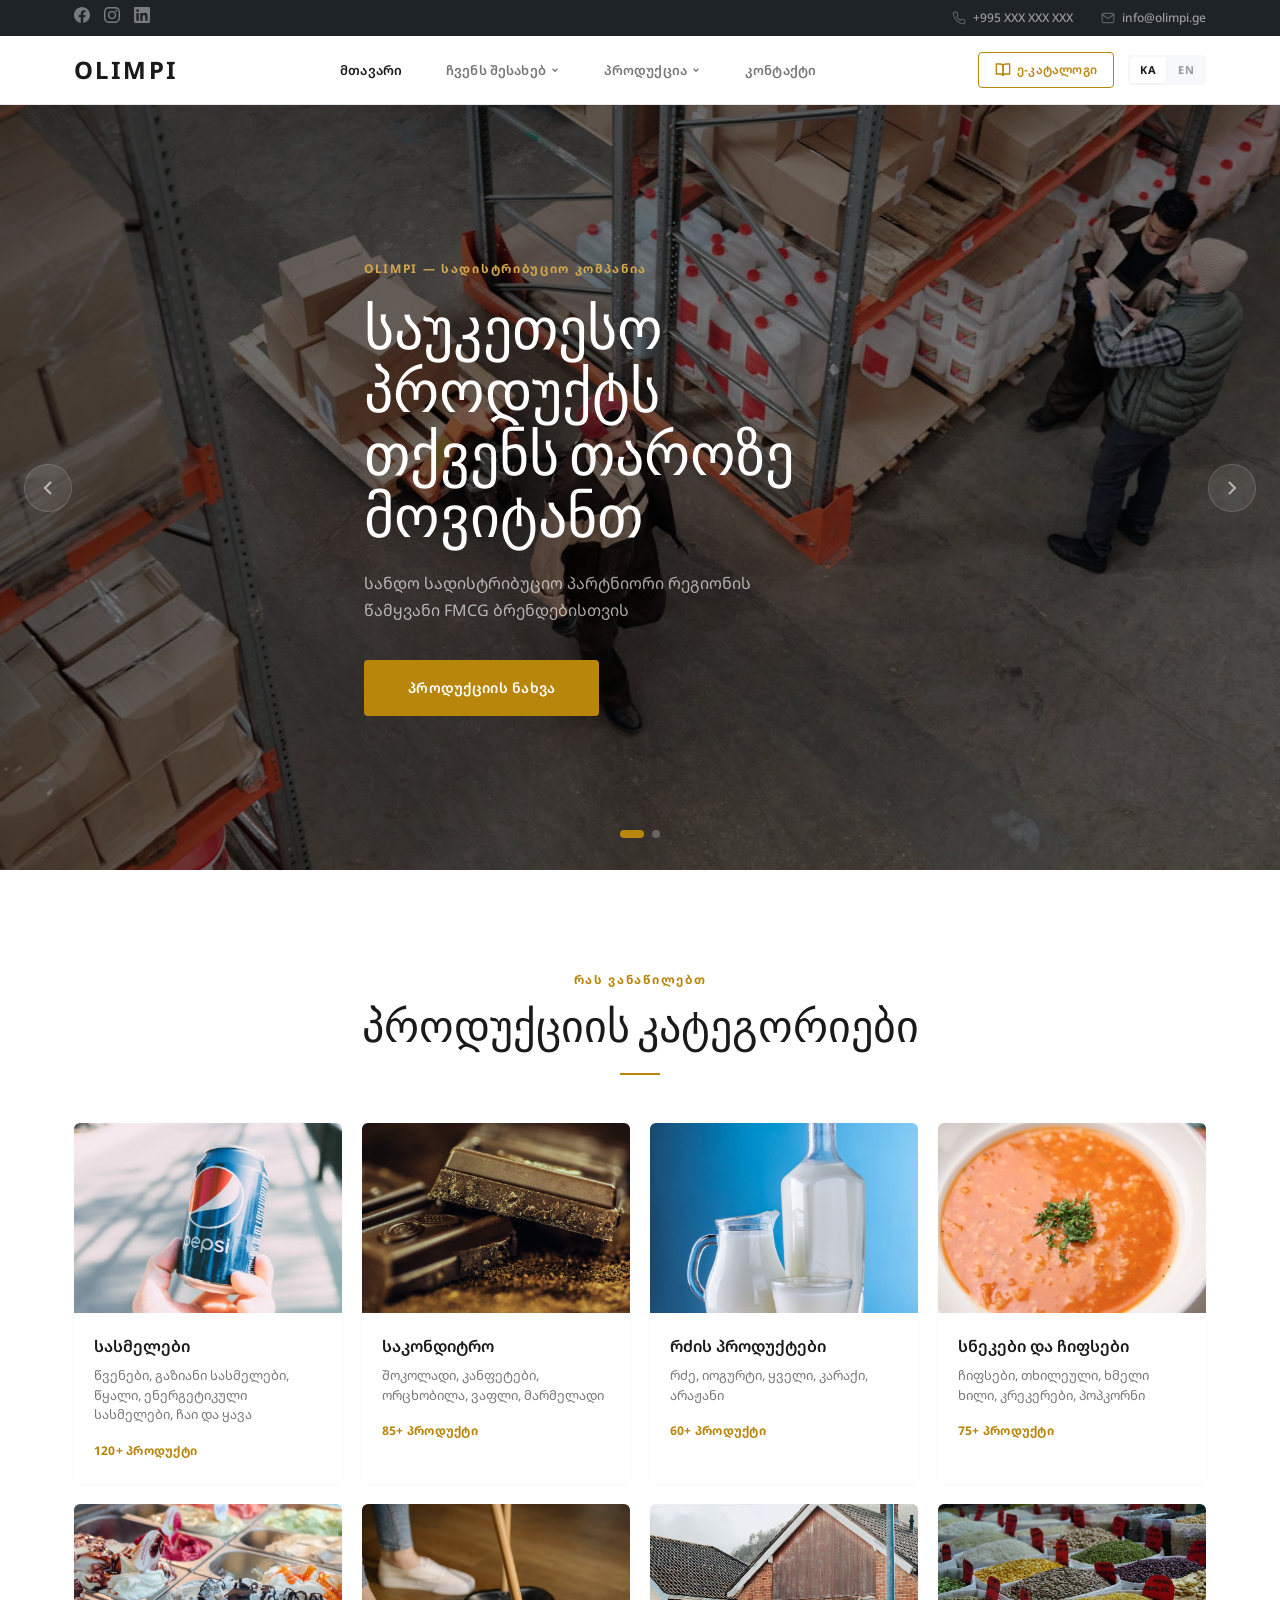
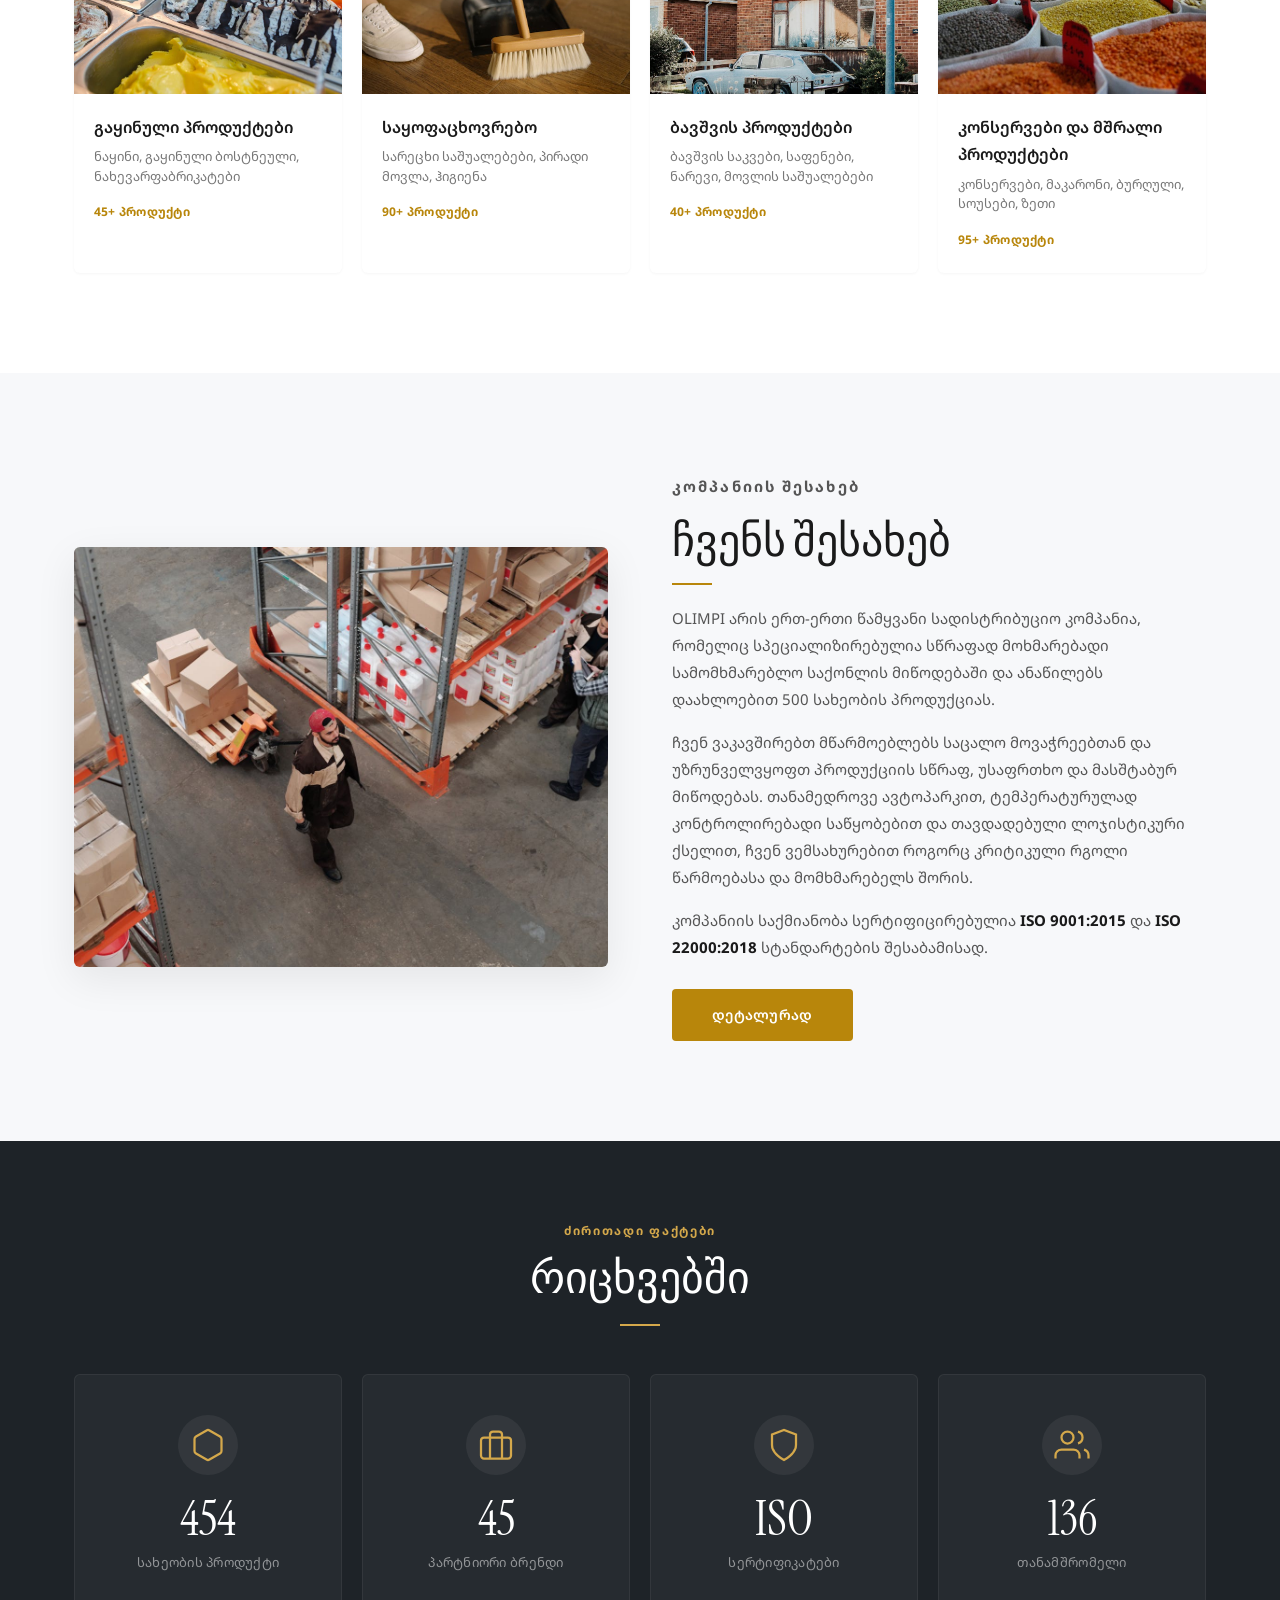
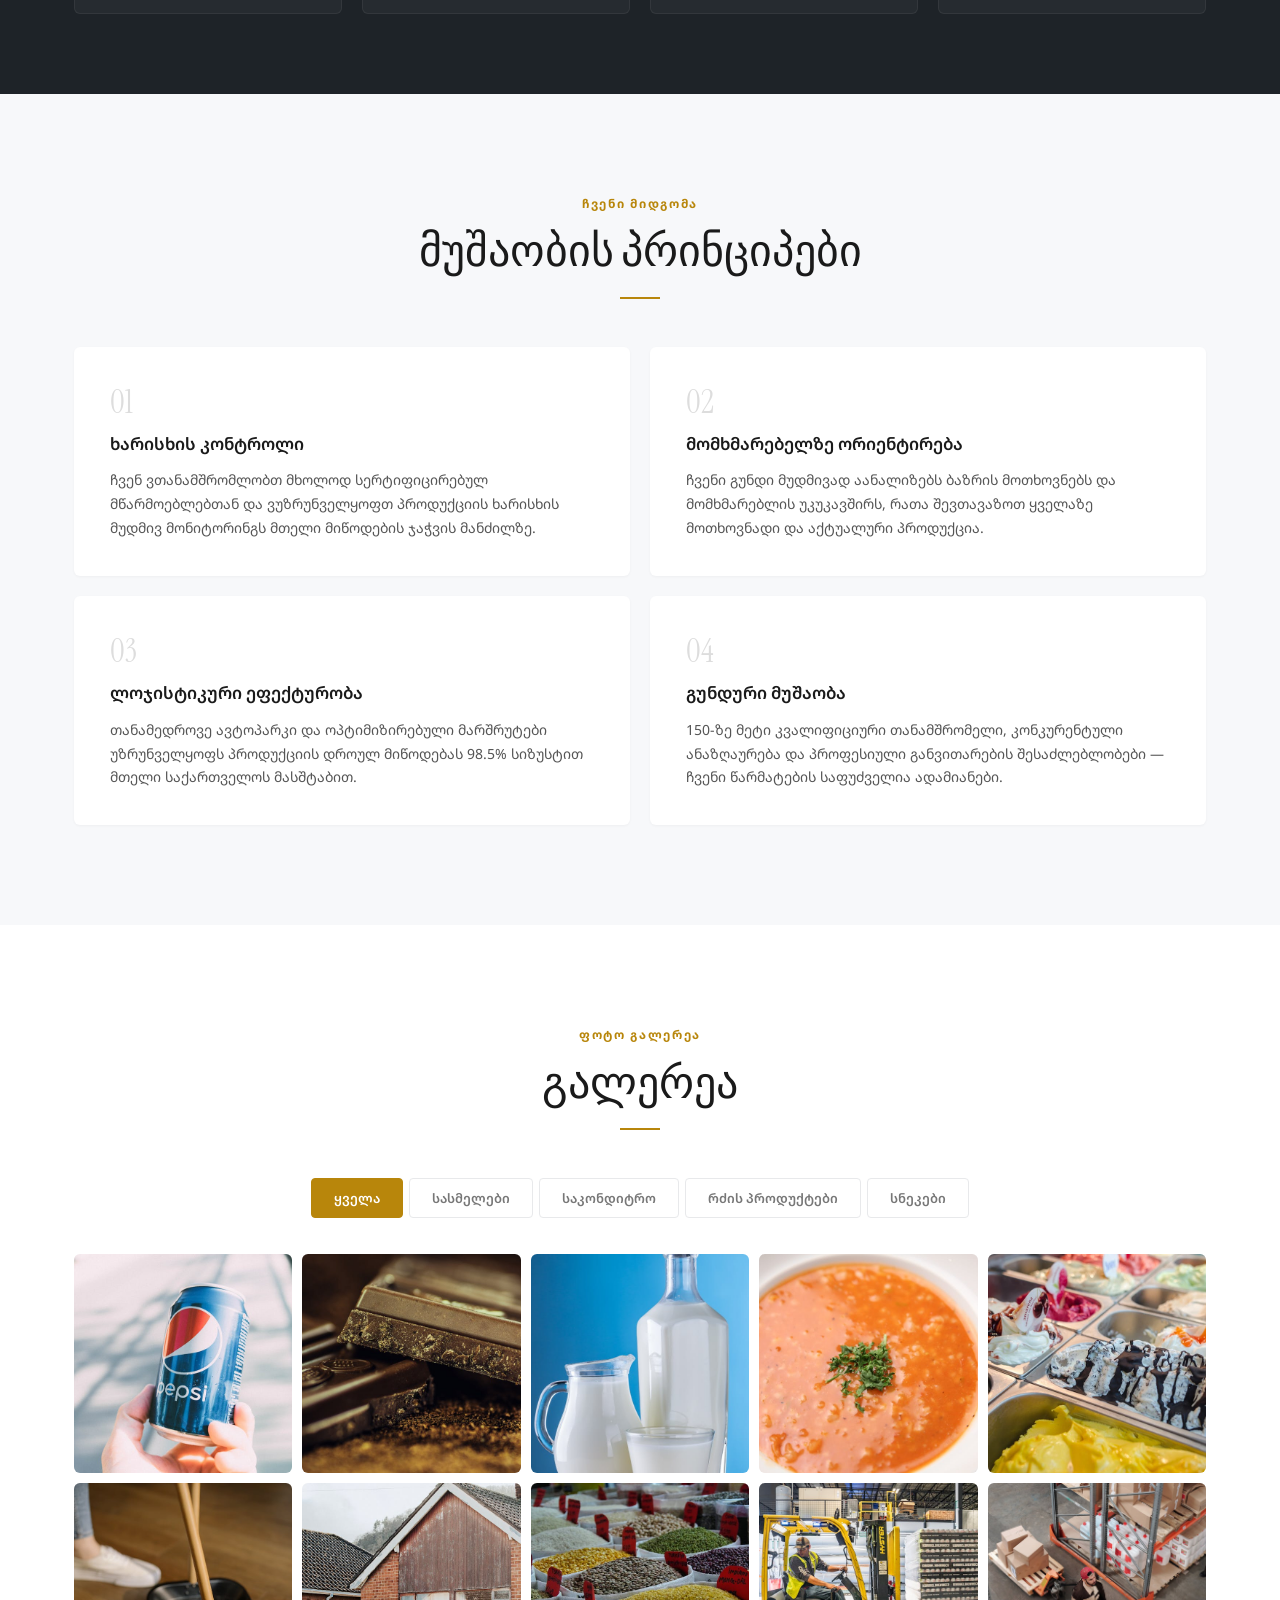
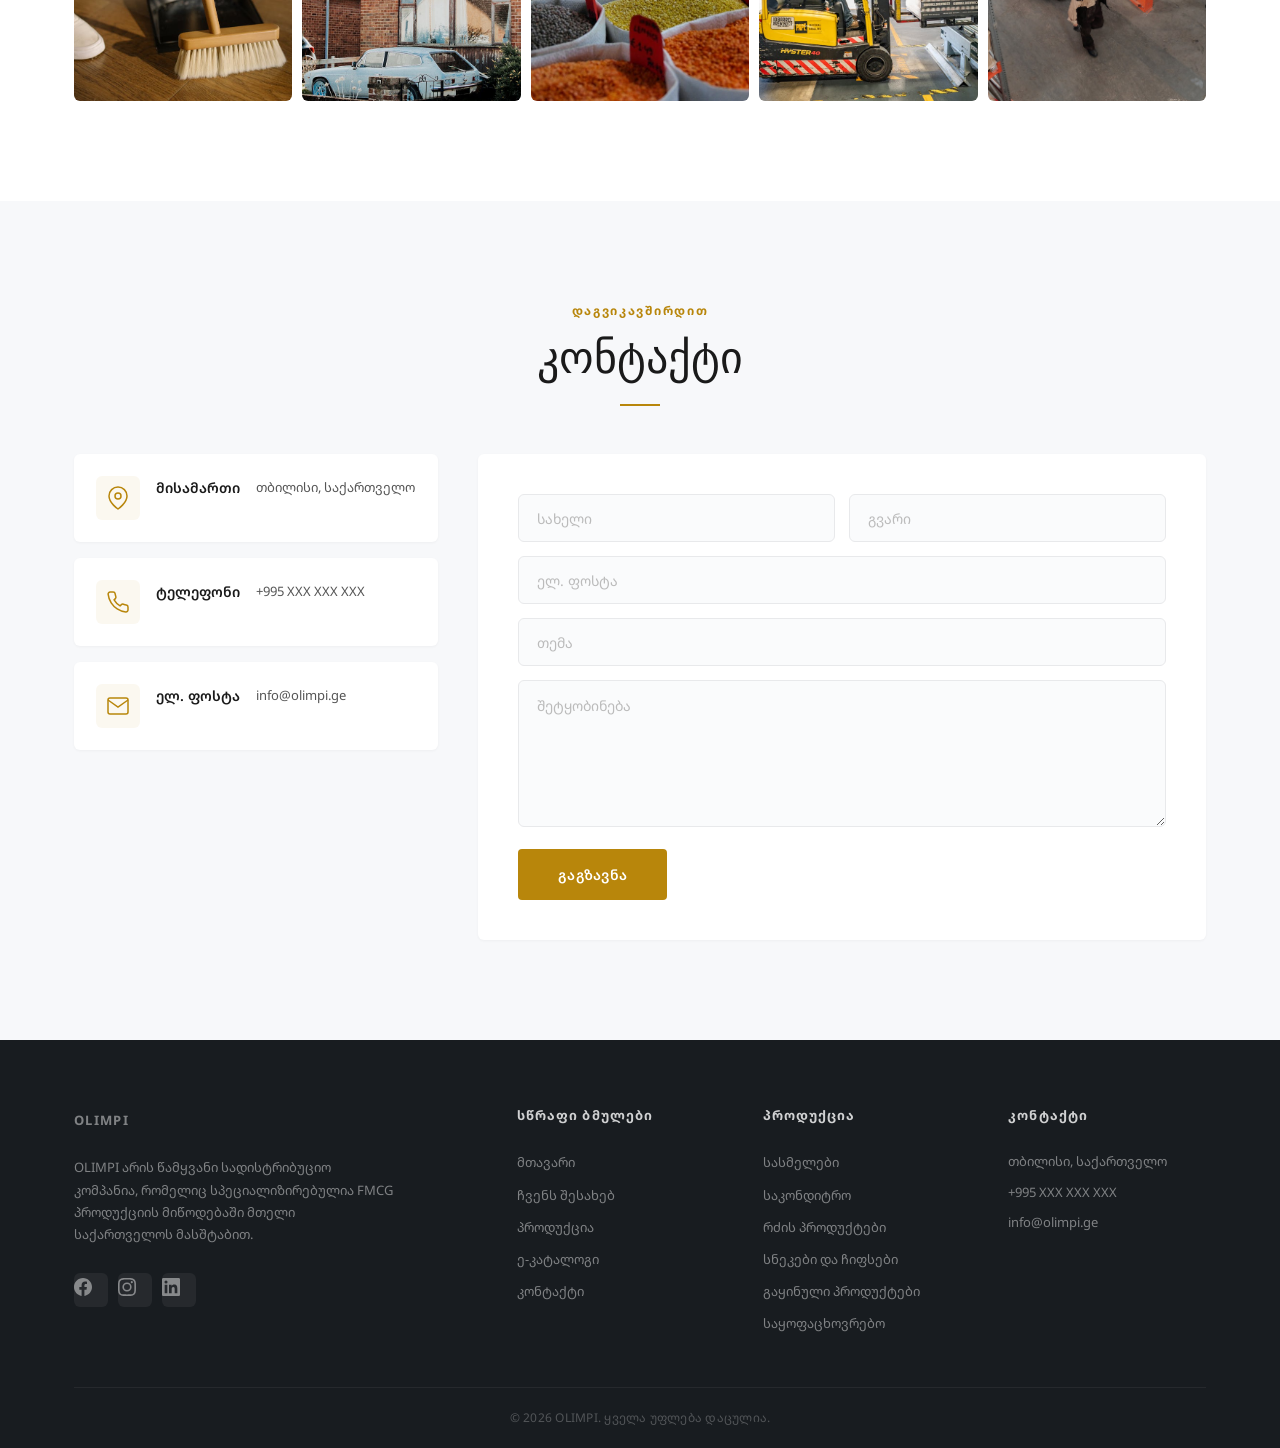
==== index.html @ 13164ca1 "Initial commit: Olimpi distribution company demo site Static HTML/CSS/JS site with landing page and " ====
<!DOCTYPE html>
<html lang="ka">
<head>
  <meta charset="UTF-8">
  <meta name="viewport" content="width=device-width, initial-scale=1.0">
  <title>OLIMPI — სადისტრიბუციო კომპანია</title>
  <link rel="preconnect" href="https://fonts.googleapis.com">
  <link rel="preconnect" href="https://fonts.gstatic.com" crossorigin>
  <link href="https://fonts.googleapis.com/css2?family=Instrument+Serif:ital@0;1&family=Space+Grotesk:wght@300;400;500;600;700&family=Noto+Sans+Georgian:wght@300;400;500;600;700&display=swap" rel="stylesheet">
  <link rel="stylesheet" href="css/style.css">
</head>
<body>

  <!-- HEADER -->
  <header class="header" id="header">
    <div class="header__top">
      <div class="container header__top-inner">
        <div class="header__social">
          <a href="#" aria-label="Facebook">
            <svg width="16" height="16" viewBox="0 0 24 24" fill="currentColor"><path d="M24 12.073c0-6.627-5.373-12-12-12s-12 5.373-12 12c0 5.99 4.388 10.954 10.125 11.854v-8.385H7.078v-3.47h3.047V9.43c0-3.007 1.792-4.669 4.533-4.669 1.312 0 2.686.235 2.686.235v2.953H15.83c-1.491 0-1.956.925-1.956 1.874v2.25h3.328l-.532 3.47h-2.796v8.385C19.612 23.027 24 18.062 24 12.073z"/></svg>
          </a>
          <a href="#" aria-label="Instagram">
            <svg width="16" height="16" viewBox="0 0 24 24" fill="currentColor"><path d="M12 2.163c3.204 0 3.584.012 4.85.07 3.252.148 4.771 1.691 4.919 4.919.058 1.265.069 1.645.069 4.849 0 3.205-.012 3.584-.069 4.849-.149 3.225-1.664 4.771-4.919 4.919-1.266.058-1.644.07-4.85.07-3.204 0-3.584-.012-4.849-.07-3.26-.149-4.771-1.699-4.919-4.92-.058-1.265-.07-1.644-.07-4.849 0-3.204.013-3.583.07-4.849.149-3.227 1.664-4.771 4.919-4.919 1.266-.057 1.645-.069 4.849-.069zM12 0C8.741 0 8.333.014 7.053.072 2.695.272.273 2.69.073 7.052.014 8.333 0 8.741 0 12c0 3.259.014 3.668.072 4.948.2 4.358 2.618 6.78 6.98 6.98C8.333 23.986 8.741 24 12 24c3.259 0 3.668-.014 4.948-.072 4.354-.2 6.782-2.618 6.979-6.98.059-1.28.073-1.689.073-4.948 0-3.259-.014-3.667-.072-4.947-.196-4.354-2.617-6.78-6.979-6.98C15.668.014 15.259 0 12 0zm0 5.838a6.162 6.162 0 100 12.324 6.162 6.162 0 000-12.324zM12 16a4 4 0 110-8 4 4 0 010 8zm6.406-11.845a1.44 1.44 0 100 2.881 1.44 1.44 0 000-2.881z"/></svg>
          </a>
          <a href="#" aria-label="LinkedIn">
            <svg width="16" height="16" viewBox="0 0 24 24" fill="currentColor"><path d="M20.447 20.452h-3.554v-5.569c0-1.328-.027-3.037-1.852-3.037-1.853 0-2.136 1.445-2.136 2.939v5.667H9.351V9h3.414v1.561h.046c.477-.9 1.637-1.85 3.37-1.85 3.601 0 4.267 2.37 4.267 5.455v6.286zM5.337 7.433a2.062 2.062 0 01-2.063-2.065 2.064 2.064 0 112.063 2.065zm1.782 13.019H3.555V9h3.564v11.452zM22.225 0H1.771C.792 0 0 .774 0 1.729v20.542C0 23.227.792 24 1.771 24h20.451C23.2 24 24 23.227 24 22.271V1.729C24 .774 23.2 0 22.222 0h.003z"/></svg>
          </a>
        </div>
        <div class="header__contact-bar">
          <span>
            <svg width="14" height="14" viewBox="0 0 24 24" fill="none" stroke="currentColor" stroke-width="2"><path d="M22 16.92v3a2 2 0 0 1-2.18 2 19.79 19.79 0 0 1-8.63-3.07 19.5 19.5 0 0 1-6-6 19.79 19.79 0 0 1-3.07-8.67A2 2 0 0 1 4.11 2h3a2 2 0 0 1 2 1.72c.127.96.361 1.903.7 2.81a2 2 0 0 1-.45 2.11L8.09 9.91a16 16 0 0 0 6 6l1.27-1.27a2 2 0 0 1 2.11-.45c.907.339 1.85.573 2.81.7A2 2 0 0 1 22 16.92z"/></svg>
            +995 XXX XXX XXX
          </span>
          <span>
            <svg width="14" height="14" viewBox="0 0 24 24" fill="none" stroke="currentColor" stroke-width="2"><path d="M4 4h16c1.1 0 2 .9 2 2v12c0 1.1-.9 2-2 2H4c-1.1 0-2-.9-2-2V6c0-1.1.9-2 2-2z"/><polyline points="22,6 12,13 2,6"/></svg>
            info@olimpi.ge
          </span>
        </div>
      </div>
    </div>
    <div class="header__main" id="headerMain">
      <div class="container header__main-inner">
        <a href="index.html" class="logo">OLIMPI</a>
        <nav class="nav" id="nav">
          <a href="#home" class="nav__link nav__link--active">მთავარი</a>
          <div class="nav__dropdown">
            <a href="#about" class="nav__link">ჩვენს შესახებ <svg width="10" height="10" viewBox="0 0 24 24" fill="none" stroke="currentColor" stroke-width="3"><polyline points="6 9 12 15 18 9"/></svg></a>
            <div class="nav__dropdown-menu">
              <a href="#about">კომპანიის შესახებ</a>
              <a href="#facts">ძირითადი ფაქტები</a>
              <a href="#principles">მუშაობის პრინციპები</a>
              <a href="#gallery">გალერეა</a>
            </div>
          </div>
          <div class="nav__dropdown">
            <a href="#products" class="nav__link">პროდუქცია <svg width="10" height="10" viewBox="0 0 24 24" fill="none" stroke="currentColor" stroke-width="3"><polyline points="6 9 12 15 18 9"/></svg></a>
            <div class="nav__dropdown-menu">
              <a href="#">სასმელები</a>
              <a href="#">საკონდიტრო</a>
              <a href="#">რძის პროდუქტები</a>
              <a href="#">სნეკები და ჩიფსები</a>
              <a href="#">გაყინული პროდუქტები</a>
              <a href="#">საყოფაცხოვრებო</a>
              <a href="#">ბავშვის პროდუქტები</a>
              <a href="#">კონსერვები</a>
            </div>
          </div>
          <a href="#contact" class="nav__link">კონტაქტი</a>
        </nav>
        <div class="header__right">
          <a href="catalog.html" class="catalog-btn">
            <svg width="16" height="16" viewBox="0 0 24 24" fill="none" stroke="currentColor" stroke-width="2"><path d="M2 3h6a4 4 0 0 1 4 4v14a3 3 0 0 0-3-3H2z"/><path d="M22 3h-6a4 4 0 0 0-4 4v14a3 3 0 0 1 3-3h7z"/></svg>
            <span>ე-კატალოგი</span>
          </a>
          <div class="lang-switch">
            <button class="lang-switch__btn active">KA</button>
            <button class="lang-switch__btn">EN</button>
          </div>
          <button class="menu-toggle" id="menuToggle" aria-label="მენიუ">
            <span></span>
            <span></span>
            <span></span>
          </button>
        </div>
      </div>
    </div>
  </header>

  <!-- HERO -->
  <section class="hero" id="home">
    <div class="hero__slider" id="heroSlider">
      <div class="hero__slide hero__slide--active" style="background-image: url('img/hero.jpg');">
        <div class="hero__overlay"></div>
        <div class="container hero__slide-content">
          <p class="hero__tag">OLIMPI — სადისტრიბუციო კომპანია</p>
          <h1 class="hero__title">საუკეთესო პროდუქტს<br>თქვენს თაროზე მოვიტანთ</h1>
          <p class="hero__sub">სანდო სადისტრიბუციო პარტნიორი რეგიონის წამყვანი FMCG ბრენდებისთვის</p>
          <a href="#products" class="btn btn--primary">პროდუქციის ნახვა</a>
        </div>
      </div>
      <div class="hero__slide" style="background-image: url('img/about.jpg');">
        <div class="hero__overlay"></div>
        <div class="container hero__slide-content">
          <p class="hero__tag">500+ პროდუქტი — 50+ ბრენდი</p>
          <h1 class="hero__title">ნდობაზე აგებული,<br>ეფექტურობით მართული</h1>
          <p class="hero__sub">საწყობიდან მაღაზიამდე — სწრაფად, საიმედოდ, ყველგან</p>
          <a href="#about" class="btn btn--primary">ჩვენს შესახებ</a>
        </div>
      </div>
    </div>
    <button class="hero__arrow hero__arrow--left" id="heroPrev">
      <svg width="24" height="24" viewBox="0 0 24 24" fill="none" stroke="currentColor" stroke-width="2"><polyline points="15 18 9 12 15 6"/></svg>
    </button>
    <button class="hero__arrow hero__arrow--right" id="heroNext">
      <svg width="24" height="24" viewBox="0 0 24 24" fill="none" stroke="currentColor" stroke-width="2"><polyline points="9 18 15 12 9 6"/></svg>
    </button>
    <div class="hero__dots" id="heroDots"></div>
  </section>

  <!-- PRODUCT CATEGORIES -->
  <section class="products" id="products">
    <div class="container">
      <div class="section-header section-header--center">
        <p class="section-tag">რას ვანაწილებთ</p>
        <h2 class="section-title">პროდუქციის კატეგორიები</h2>
      </div>
      <div class="products__grid">

        <a href="#" class="product-card">
          <div class="product-card__img">
            <img src="img/beverages.jpg" alt="სასმელები">
            <div class="product-card__overlay">
              <span class="product-card__more">დეტალურად</span>
            </div>
          </div>
          <div class="product-card__body">
            <h3>სასმელები</h3>
            <p>წვენები, გაზიანი სასმელები, წყალი, ენერგეტიკული სასმელები, ჩაი და ყავა</p>
            <span class="product-card__count">120+ პროდუქტი</span>
          </div>
        </a>

        <a href="#" class="product-card">
          <div class="product-card__img">
            <img src="img/confectionery.jpg" alt="საკონდიტრო">
            <div class="product-card__overlay">
              <span class="product-card__more">დეტალურად</span>
            </div>
          </div>
          <div class="product-card__body">
            <h3>საკონდიტრო</h3>
            <p>შოკოლადი, კანფეტები, ორცხობილა, ვაფლი, მარმელადი</p>
            <span class="product-card__count">85+ პროდუქტი</span>
          </div>
        </a>

        <a href="#" class="product-card">
          <div class="product-card__img">
            <img src="img/dairy.jpg" alt="რძის პროდუქტები">
            <div class="product-card__overlay">
              <span class="product-card__more">დეტალურად</span>
            </div>
          </div>
          <div class="product-card__body">
            <h3>რძის პროდუქტები</h3>
            <p>რძე, იოგურტი, ყველი, კარაქი, არაჟანი</p>
            <span class="product-card__count">60+ პროდუქტი</span>
          </div>
        </a>

        <a href="#" class="product-card">
          <div class="product-card__img">
            <img src="img/snacks.jpg" alt="სნეკები">
            <div class="product-card__overlay">
              <span class="product-card__more">დეტალურად</span>
            </div>
          </div>
          <div class="product-card__body">
            <h3>სნეკები და ჩიფსები</h3>
            <p>ჩიფსები, თხილეული, ხმელი ხილი, კრეკერები, პოპკორნი</p>
            <span class="product-card__count">75+ პროდუქტი</span>
          </div>
        </a>

        <a href="#" class="product-card">
          <div class="product-card__img">
            <img src="img/frozen.jpg" alt="გაყინული პროდუქტები">
            <div class="product-card__overlay">
              <span class="product-card__more">დეტალურად</span>
            </div>
          </div>
          <div class="product-card__body">
            <h3>გაყინული პროდუქტები</h3>
            <p>ნაყინი, გაყინული ბოსტნეული, ნახევარფაბრიკატები</p>
            <span class="product-card__count">45+ პროდუქტი</span>
          </div>
        </a>

        <a href="#" class="product-card">
          <div class="product-card__img">
            <img src="img/household.jpg" alt="საყოფაცხოვრებო">
            <div class="product-card__overlay">
              <span class="product-card__more">დეტალურად</span>
            </div>
          </div>
          <div class="product-card__body">
            <h3>საყოფაცხოვრებო</h3>
            <p>სარეცხი საშუალებები, პირადი მოვლა, ჰიგიენა</p>
            <span class="product-card__count">90+ პროდუქტი</span>
          </div>
        </a>

        <a href="#" class="product-card">
          <div class="product-card__img">
            <img src="img/baby.jpg" alt="ბავშვის პროდუქტები">
            <div class="product-card__overlay">
              <span class="product-card__more">დეტალურად</span>
            </div>
          </div>
          <div class="product-card__body">
            <h3>ბავშვის პროდუქტები</h3>
            <p>ბავშვის საკვები, საფენები, ნარევი, მოვლის საშუალებები</p>
            <span class="product-card__count">40+ პროდუქტი</span>
          </div>
        </a>

        <a href="#" class="product-card">
          <div class="product-card__img">
            <img src="img/canned.jpg" alt="კონსერვები">
            <div class="product-card__overlay">
              <span class="product-card__more">დეტალურად</span>
            </div>
          </div>
          <div class="product-card__body">
            <h3>კონსერვები და მშრალი პროდუქტები</h3>
            <p>კონსერვები, მაკარონი, ბურღული, სოუსები, ზეთი</p>
            <span class="product-card__count">95+ პროდუქტი</span>
          </div>
        </a>

      </div>
    </div>
  </section>

  <!-- ABOUT -->
  <section class="about" id="about">
    <div class="container">
      <div class="about__layout">
        <div class="about__image">
          <img src="img/hero.jpg" alt="OLIMPI საწყობი">
        </div>
        <div class="about__content">
          <p class="section-tag">კომპანიის შესახებ</p>
          <h2 class="section-title">ჩვენს შესახებ</h2>
          <p>OLIMPI არის ერთ-ერთი წამყვანი სადისტრიბუციო კომპანია, რომელიც სპეციალიზირებულია სწრაფად მოხმარებადი სამომხმარებლო საქონლის მიწოდებაში და ანაწილებს დაახლოებით 500 სახეობის პროდუქციას.</p>
          <p>ჩვენ ვაკავშირებთ მწარმოებლებს საცალო მოვაჭრეებთან და უზრუნველვყოფთ პროდუქციის სწრაფ, უსაფრთხო და მასშტაბურ მიწოდებას. თანამედროვე ავტოპარკით, ტემპერატურულად კონტროლირებადი საწყობებით და თავდადებული ლოჯისტიკური ქსელით, ჩვენ ვემსახურებით როგორც კრიტიკული რგოლი წარმოებასა და მომხმარებელს შორის.</p>
          <p>კომპანიის საქმიანობა სერტიფიცირებულია <strong>ISO 9001:2015</strong> და <strong>ISO 22000:2018</strong> სტანდარტების შესაბამისად.</p>
          <a href="#facts" class="btn btn--primary">დეტალურად</a>
        </div>
      </div>
    </div>
  </section>

  <!-- KEY FACTS -->
  <section class="facts" id="facts">
    <div class="container">
      <div class="section-header section-header--center">
        <p class="section-tag">ძირითადი ფაქტები</p>
        <h2 class="section-title">რიცხვებში</h2>
      </div>
      <div class="facts__grid">
        <div class="fact-card">
          <div class="fact-card__icon">
            <svg width="36" height="36" viewBox="0 0 24 24" fill="none" stroke="currentColor" stroke-width="1.5"><path d="M21 16V8a2 2 0 0 0-1-1.73l-7-4a2 2 0 0 0-2 0l-7 4A2 2 0 0 0 3 8v8a2 2 0 0 0 1 1.73l7 4a2 2 0 0 0 2 0l7-4A2 2 0 0 0 21 16z"/></svg>
          </div>
          <span class="fact-card__num" data-target="500">0</span>
          <p class="fact-card__label">სახეობის პროდუქტი</p>
        </div>
        <div class="fact-card">
          <div class="fact-card__icon">
            <svg width="36" height="36" viewBox="0 0 24 24" fill="none" stroke="currentColor" stroke-width="1.5"><rect x="2" y="7" width="20" height="14" rx="2" ry="2"/><path d="M16 21V5a2 2 0 0 0-2-2h-4a2 2 0 0 0-2 2v16"/></svg>
          </div>
          <span class="fact-card__num" data-target="50">0</span>
          <p class="fact-card__label">პარტნიორი ბრენდი</p>
        </div>
        <div class="fact-card">
          <div class="fact-card__icon">
            <svg width="36" height="36" viewBox="0 0 24 24" fill="none" stroke="currentColor" stroke-width="1.5"><path d="M12 22s8-4 8-10V5l-8-3-8 3v7c0 6 8 10 8 10z"/></svg>
          </div>
          <span class="fact-card__num">ISO</span>
          <p class="fact-card__label">სერტიფიკატები</p>
        </div>
        <div class="fact-card">
          <div class="fact-card__icon">
            <svg width="36" height="36" viewBox="0 0 24 24" fill="none" stroke="currentColor" stroke-width="1.5"><path d="M17 21v-2a4 4 0 0 0-4-4H5a4 4 0 0 0-4 4v2"/><circle cx="9" cy="7" r="4"/><path d="M23 21v-2a4 4 0 0 0-3-3.87"/><path d="M16 3.13a4 4 0 0 1 0 7.75"/></svg>
          </div>
          <span class="fact-card__num" data-target="150">0</span>
          <p class="fact-card__label">თანამშრომელი</p>
        </div>
      </div>
    </div>
  </section>

  <!-- PRINCIPLES -->
  <section class="principles" id="principles">
    <div class="container">
      <div class="section-header section-header--center">
        <p class="section-tag">ჩვენი მიდგომა</p>
        <h2 class="section-title">მუშაობის პრინციპები</h2>
      </div>
      <div class="principles__grid">
        <div class="principle-card">
          <span class="principle-card__num">01</span>
          <h3>ხარისხის კონტროლი</h3>
          <p>ჩვენ ვთანამშრომლობთ მხოლოდ სერტიფიცირებულ მწარმოებლებთან და ვუზრუნველყოფთ პროდუქციის ხარისხის მუდმივ მონიტორინგს მთელი მიწოდების ჯაჭვის მანძილზე.</p>
        </div>
        <div class="principle-card">
          <span class="principle-card__num">02</span>
          <h3>მომხმარებელზე ორიენტირება</h3>
          <p>ჩვენი გუნდი მუდმივად აანალიზებს ბაზრის მოთხოვნებს და მომხმარებლის უკუკავშირს, რათა შევთავაზოთ ყველაზე მოთხოვნადი და აქტუალური პროდუქცია.</p>
        </div>
        <div class="principle-card">
          <span class="principle-card__num">03</span>
          <h3>ლოჯისტიკური ეფექტურობა</h3>
          <p>თანამედროვე ავტოპარკი და ოპტიმიზირებული მარშრუტები უზრუნველყოფს პროდუქციის დროულ მიწოდებას 98.5% სიზუსტით მთელი საქართველოს მასშტაბით.</p>
        </div>
        <div class="principle-card">
          <span class="principle-card__num">04</span>
          <h3>გუნდური მუშაობა</h3>
          <p>150-ზე მეტი კვალიფიციური თანამშრომელი, კონკურენტული ანაზღაურება და პროფესიული განვითარების შესაძლებლობები — ჩვენი წარმატების საფუძველია ადამიანები.</p>
        </div>
      </div>
    </div>
  </section>

  <!-- GALLERY -->
  <section class="gallery" id="gallery">
    <div class="container">
      <div class="section-header section-header--center">
        <p class="section-tag">ფოტო გალერეა</p>
        <h2 class="section-title">გალერეა</h2>
      </div>
      <div class="gallery__filters">
        <button class="gallery__filter active" data-filter="all">ყველა</button>
        <button class="gallery__filter" data-filter="beverages">სასმელები</button>
        <button class="gallery__filter" data-filter="confectionery">საკონდიტრო</button>
        <button class="gallery__filter" data-filter="dairy">რძის პროდუქტები</button>
        <button class="gallery__filter" data-filter="snacks">სნეკები</button>
      </div>
      <div class="gallery__grid">
        <div class="gallery__item" data-category="beverages"><img src="img/beverages.jpg" alt="სასმელები"></div>
        <div class="gallery__item" data-category="confectionery"><img src="img/confectionery.jpg" alt="საკონდიტრო"></div>
        <div class="gallery__item" data-category="dairy"><img src="img/dairy.jpg" alt="რძის პროდუქტები"></div>
        <div class="gallery__item" data-category="snacks"><img src="img/snacks.jpg" alt="სნეკები"></div>
        <div class="gallery__item" data-category="beverages"><img src="img/frozen.jpg" alt="გაყინული"></div>
        <div class="gallery__item" data-category="confectionery"><img src="img/household.jpg" alt="საყოფაცხოვრებო"></div>
        <div class="gallery__item" data-category="dairy"><img src="img/baby.jpg" alt="ბავშვის"></div>
        <div class="gallery__item" data-category="snacks"><img src="img/canned.jpg" alt="კონსერვები"></div>
        <div class="gallery__item" data-category="beverages"><img src="img/about.jpg" alt="საწყობი"></div>
        <div class="gallery__item" data-category="confectionery"><img src="img/hero.jpg" alt="ლოჯისტიკა"></div>
      </div>
    </div>
  </section>

  <!-- CONTACT -->
  <section class="contact" id="contact">
    <div class="container">
      <div class="section-header section-header--center">
        <p class="section-tag">დაგვიკავშირდით</p>
        <h2 class="section-title">კონტაქტი</h2>
      </div>
      <div class="contact__layout">
        <div class="contact__info">
          <div class="contact__info-card">
            <div class="contact__info-icon">
              <svg width="24" height="24" viewBox="0 0 24 24" fill="none" stroke="currentColor" stroke-width="1.5"><path d="M21 10c0 7-9 13-9 13s-9-6-9-13a9 9 0 0 1 18 0z"/><circle cx="12" cy="10" r="3"/></svg>
            </div>
            <h4>მისამართი</h4>
            <p>თბილისი, საქართველო</p>
          </div>
          <div class="contact__info-card">
            <div class="contact__info-icon">
              <svg width="24" height="24" viewBox="0 0 24 24" fill="none" stroke="currentColor" stroke-width="1.5"><path d="M22 16.92v3a2 2 0 0 1-2.18 2 19.79 19.79 0 0 1-8.63-3.07 19.5 19.5 0 0 1-6-6 19.79 19.79 0 0 1-3.07-8.67A2 2 0 0 1 4.11 2h3a2 2 0 0 1 2 1.72c.127.96.361 1.903.7 2.81a2 2 0 0 1-.45 2.11L8.09 9.91a16 16 0 0 0 6 6l1.27-1.27a2 2 0 0 1 2.11-.45c.907.339 1.85.573 2.81.7A2 2 0 0 1 22 16.92z"/></svg>
            </div>
            <h4>ტელეფონი</h4>
            <p>+995 XXX XXX XXX</p>
          </div>
          <div class="contact__info-card">
            <div class="contact__info-icon">
              <svg width="24" height="24" viewBox="0 0 24 24" fill="none" stroke="currentColor" stroke-width="1.5"><path d="M4 4h16c1.1 0 2 .9 2 2v12c0 1.1-.9 2-2 2H4c-1.1 0-2-.9-2-2V6c0-1.1.9-2 2-2z"/><polyline points="22,6 12,13 2,6"/></svg>
            </div>
            <h4>ელ. ფოსტა</h4>
            <p>info@olimpi.ge</p>
          </div>
        </div>
        <form class="contact__form" id="contactForm">
          <div class="form-row">
            <div class="form-group">
              <input type="text" name="name" placeholder="სახელი" required>
            </div>
            <div class="form-group">
              <input type="text" name="surname" placeholder="გვარი" required>
            </div>
          </div>
          <div class="form-group">
            <input type="email" name="email" placeholder="ელ. ფოსტა" required>
          </div>
          <div class="form-group">
            <input type="text" name="topic" placeholder="თემა">
          </div>
          <div class="form-group">
            <textarea name="message" rows="5" placeholder="შეტყობინება" required></textarea>
          </div>
          <button type="submit" class="btn btn--primary">გაგზავნა</button>
        </form>
      </div>
    </div>
  </section>

  <!-- FOOTER -->
  <footer class="footer">
    <div class="container">
      <div class="footer__grid">
        <div class="footer__col">
          <a href="index.html" class="footer__logo">OLIMPI</a>
          <p class="footer__desc">OLIMPI არის წამყვანი სადისტრიბუციო კომპანია, რომელიც სპეციალიზირებულია FMCG პროდუქციის მიწოდებაში მთელი საქართველოს მასშტაბით.</p>
          <div class="footer__social">
            <a href="#" aria-label="Facebook">
              <svg width="18" height="18" viewBox="0 0 24 24" fill="currentColor"><path d="M24 12.073c0-6.627-5.373-12-12-12s-12 5.373-12 12c0 5.99 4.388 10.954 10.125 11.854v-8.385H7.078v-3.47h3.047V9.43c0-3.007 1.792-4.669 4.533-4.669 1.312 0 2.686.235 2.686.235v2.953H15.83c-1.491 0-1.956.925-1.956 1.874v2.25h3.328l-.532 3.47h-2.796v8.385C19.612 23.027 24 18.062 24 12.073z"/></svg>
            </a>
            <a href="#" aria-label="Instagram">
              <svg width="18" height="18" viewBox="0 0 24 24" fill="currentColor"><path d="M12 2.163c3.204 0 3.584.012 4.85.07 3.252.148 4.771 1.691 4.919 4.919.058 1.265.069 1.645.069 4.849 0 3.205-.012 3.584-.069 4.849-.149 3.225-1.664 4.771-4.919 4.919-1.266.058-1.644.07-4.85.07-3.204 0-3.584-.012-4.849-.07-3.26-.149-4.771-1.699-4.919-4.92-.058-1.265-.07-1.644-.07-4.849 0-3.204.013-3.583.07-4.849.149-3.227 1.664-4.771 4.919-4.919 1.266-.057 1.645-.069 4.849-.069zM12 0C8.741 0 8.333.014 7.053.072 2.695.272.273 2.69.073 7.052.014 8.333 0 8.741 0 12c0 3.259.014 3.668.072 4.948.2 4.358 2.618 6.78 6.98 6.98C8.333 23.986 8.741 24 12 24c3.259 0 3.668-.014 4.948-.072 4.354-.2 6.782-2.618 6.979-6.98.059-1.28.073-1.689.073-4.948 0-3.259-.014-3.667-.072-4.947-.196-4.354-2.617-6.78-6.979-6.98C15.668.014 15.259 0 12 0zm0 5.838a6.162 6.162 0 100 12.324 6.162 6.162 0 000-12.324zM12 16a4 4 0 110-8 4 4 0 010 8zm6.406-11.845a1.44 1.44 0 100 2.881 1.44 1.44 0 000-2.881z"/></svg>
            </a>
            <a href="#" aria-label="LinkedIn">
              <svg width="18" height="18" viewBox="0 0 24 24" fill="currentColor"><path d="M20.447 20.452h-3.554v-5.569c0-1.328-.027-3.037-1.852-3.037-1.853 0-2.136 1.445-2.136 2.939v5.667H9.351V9h3.414v1.561h.046c.477-.9 1.637-1.85 3.37-1.85 3.601 0 4.267 2.37 4.267 5.455v6.286zM5.337 7.433a2.062 2.062 0 01-2.063-2.065 2.064 2.064 0 112.063 2.065zm1.782 13.019H3.555V9h3.564v11.452zM22.225 0H1.771C.792 0 0 .774 0 1.729v20.542C0 23.227.792 24 1.771 24h20.451C23.2 24 24 23.227 24 22.271V1.729C24 .774 23.2 0 22.222 0h.003z"/></svg>
            </a>
          </div>
        </div>
        <div class="footer__col">
          <h4>სწრაფი ბმულები</h4>
          <a href="#home">მთავარი</a>
          <a href="#about">ჩვენს შესახებ</a>
          <a href="#products">პროდუქცია</a>
          <a href="catalog.html">ე-კატალოგი</a>
          <a href="#contact">კონტაქტი</a>
        </div>
        <div class="footer__col">
          <h4>პროდუქცია</h4>
          <a href="#">სასმელები</a>
          <a href="#">საკონდიტრო</a>
          <a href="#">რძის პროდუქტები</a>
          <a href="#">სნეკები და ჩიფსები</a>
          <a href="#">გაყინული პროდუქტები</a>
          <a href="#">საყოფაცხოვრებო</a>
        </div>
        <div class="footer__col">
          <h4>კონტაქტი</h4>
          <p>თბილისი, საქართველო</p>
          <p>+995 XXX XXX XXX</p>
          <p>info@olimpi.ge</p>
        </div>
      </div>
      <div class="footer__bottom">
        <p>&copy; 2026 OLIMPI. ყველა უფლება დაცულია.</p>
      </div>
    </div>
  </footer>

  <script src="js/main.js"></script>
</body>
</html>
---- css/style.css ----
/* ========================================
   OLIMPI — Professional Landing Page
   ======================================== */

:root {
  --black: #0c0c0c;
  --white: #ffffff;
  --off-white: #f7f8fa;
  --cream: #fafbfc;
  --accent: #b8860b;
  --accent-hover: #9a7209;
  --accent-light: #d4a84b;
  --accent-bg: rgba(184, 134, 11, 0.06);
  --dark: #1e2328;
  --footer-bg: #181c20;
  --gray-900: #1a1a1a;
  --gray-700: #3d3d3d;
  --gray-500: #777;
  --gray-400: #999;
  --gray-300: #bbb;
  --gray-200: #ddd;
  --gray-100: #eee;
  --border: #e8e9eb;
  --text: #555;
  --heading: #1a1a1a;

  --font-display: 'Instrument Serif', 'Libre Baskerville', Georgia, serif;
  --font-body: 'Noto Sans Georgian', 'Space Grotesk', 'Open Sans', system-ui, sans-serif;

  --container: 1180px;
  --radius: 6px;
  --shadow-sm: 0 1px 3px rgba(0,0,0,0.04);
  --shadow-md: 0 4px 20px rgba(0,0,0,0.06);
  --shadow-lg: 0 12px 40px rgba(0,0,0,0.08);
}

/* RESET */
*, *::before, *::after { margin: 0; padding: 0; box-sizing: border-box; }
html { scroll-behavior: smooth; -webkit-font-smoothing: antialiased; -moz-osx-font-smoothing: grayscale; }
body {
  font-family: var(--font-body);
  font-size: 15px;
  line-height: 1.7;
  color: var(--text);
  background: var(--white);
}
a { color: inherit; text-decoration: none; }
img { max-width: 100%; display: block; }
button, input, textarea, select { font: inherit; border: none; outline: none; background: none; }

/* CONTAINER */
.container {
  max-width: var(--container);
  margin: 0 auto;
  padding: 0 24px;
}

/* SECTIONS */
.section-tag {
  font-size: 12px;
  font-weight: 700;
  letter-spacing: 0.14em;
  text-transform: uppercase;
  color: var(--accent);
  margin-bottom: 12px;
}
.section-title {
  font-family: var(--font-display);
  font-size: clamp(30px, 4vw, 44px);
  font-weight: 400;
  line-height: 1.15;
  color: var(--heading);
  margin-bottom: 0;
}
.section-header { margin-bottom: 48px; }
.section-header--center { text-align: center; }
.section-header--center .section-title::after {
  content: '';
  display: block;
  width: 40px;
  height: 2px;
  background: var(--accent);
  margin: 20px auto 0;
}

/* BUTTONS */
.btn {
  display: inline-flex;
  align-items: center;
  justify-content: center;
  padding: 14px 40px;
  font-size: 14px;
  font-weight: 600;
  letter-spacing: 0.02em;
  border-radius: 4px;
  cursor: pointer;
  transition: .3s all ease;
}
.btn--primary {
  background: var(--accent);
  color: #fff;
}
.btn--primary:hover {
  background: var(--accent-hover);
  transform: translateY(-1px);
  box-shadow: 0 4px 12px rgba(184, 134, 11, 0.25);
}
.btn--outline {
  border: 1.5px solid var(--border);
  color: var(--heading);
}
.btn--outline:hover {
  border-color: var(--accent);
  color: var(--accent);
}

/* ========================================
   HEADER
   ======================================== */
.header__top {
  background: var(--dark);
  padding: 7px 0;
  font-size: 13px;
}
.header__top-inner {
  display: flex;
  justify-content: space-between;
  align-items: center;
}
.header__social {
  display: flex;
  gap: 14px;
}
.header__social a {
  color: rgba(255,255,255,0.4);
  transition: color .3s;
}
.header__social a:hover { color: var(--accent-light); }
.header__contact-bar {
  display: flex;
  gap: 28px;
}
.header__contact-bar span {
  display: flex;
  align-items: center;
  gap: 7px;
  font-size: 12px;
  font-weight: 500;
  color: rgba(255,255,255,0.55);
}
.header__contact-bar svg { opacity: 0.5; }

/* Main nav */
.header__main {
  background: var(--white);
  border-bottom: 1px solid var(--border);
  position: sticky;
  top: 0;
  z-index: 1000;
  transition: box-shadow .4s ease;
}
.header__main.scrolled {
  box-shadow: 0 2px 20px rgba(0,0,0,0.06);
}
.header__main-inner {
  display: flex;
  align-items: center;
  justify-content: space-between;
  height: 68px;
}

.logo {
  font-family: var(--font-body);
  font-size: 24px;
  font-weight: 700;
  letter-spacing: 0.1em;
  color: var(--heading);
}

.nav {
  display: flex;
  align-items: center;
  gap: 0;
}
.nav__link {
  display: flex;
  align-items: center;
  gap: 4px;
  padding: 23px 22px;
  font-size: 13px;
  font-weight: 600;
  letter-spacing: 0.01em;
  color: var(--gray-500);
  transition: color .3s ease;
}
.nav__link:hover, .nav__link--active {
  color: var(--heading);
}

/* Dropdown */
.nav__dropdown { position: relative; }
.nav__dropdown-menu {
  position: absolute;
  top: 100%;
  left: 0;
  min-width: 220px;
  background: var(--white);
  border: 1px solid var(--border);
  border-radius: var(--radius);
  box-shadow: var(--shadow-lg);
  padding: 6px 0;
  opacity: 0;
  visibility: hidden;
  transform: translateY(8px);
  transition: all .25s ease;
  z-index: 999;
}
.nav__dropdown:hover .nav__dropdown-menu {
  opacity: 1;
  visibility: visible;
  transform: translateY(0);
}
.nav__dropdown-menu a {
  display: block;
  padding: 9px 20px;
  font-size: 13px;
  color: var(--text);
  transition: all .2s ease;
}
.nav__dropdown-menu a:hover {
  background: var(--off-white);
  color: var(--accent);
  padding-left: 24px;
}

.header__right {
  display: flex;
  align-items: center;
  gap: 14px;
}

.catalog-btn {
  display: inline-flex;
  align-items: center;
  gap: 6px;
  padding: 7px 16px;
  font-size: 12px;
  font-weight: 600;
  letter-spacing: 0.02em;
  color: var(--accent);
  border: 1.5px solid var(--accent);
  border-radius: 4px;
  transition: all .25s ease;
}
.catalog-btn:hover {
  background: var(--accent);
  color: #fff;
}
.catalog-btn--active {
  background: var(--accent);
  border-color: var(--accent);
  color: #fff;
}
.catalog-btn--active:hover {
  background: var(--accent-hover);
  border-color: var(--accent-hover);
}

.lang-switch {
  display: flex;
  gap: 2px;
  background: var(--off-white);
  border-radius: 4px;
  padding: 2px;
}
.lang-switch__btn {
  font-size: 11px;
  font-weight: 700;
  padding: 4px 10px;
  border-radius: 3px;
  color: var(--gray-400);
  cursor: pointer;
  transition: all .2s ease;
  letter-spacing: 0.04em;
}
.lang-switch__btn.active {
  background: var(--white);
  color: var(--heading);
  box-shadow: var(--shadow-sm);
}

.menu-toggle {
  display: none;
  flex-direction: column;
  gap: 5px;
  cursor: pointer;
  padding: 4px;
}
.menu-toggle span {
  display: block;
  width: 22px;
  height: 1.5px;
  background: var(--heading);
  transition: .3s all ease;
}

/* ========================================
   HERO
   ======================================== */
.hero {
  position: relative;
  height: 85vh;
  min-height: 520px;
  max-height: 840px;
  overflow: hidden;
}
.hero__slider {
  position: relative;
  width: 100%;
  height: 100%;
}
.hero__slide {
  position: absolute;
  inset: 0;
  background-size: cover;
  background-position: center;
  opacity: 0;
  transition: opacity 1.2s ease;
}
.hero__slide--active { opacity: 1; }

.hero__overlay {
  position: absolute;
  inset: 0;
  background: linear-gradient(135deg, rgba(0,0,0,0.65) 0%, rgba(0,0,0,0.35) 100%);
}

.hero__slide-content {
  position: relative;
  z-index: 2;
  height: 100%;
  display: flex;
  flex-direction: column;
  justify-content: center;
  color: #fff;
  max-width: 600px;
}
.hero__tag {
  font-size: 12px;
  font-weight: 700;
  letter-spacing: 0.14em;
  text-transform: uppercase;
  color: var(--accent-light);
  margin-bottom: 20px;
}
.hero__title {
  font-family: var(--font-display);
  font-size: clamp(36px, 5vw, 58px);
  font-weight: 400;
  line-height: 1.08;
  color: #fff;
  margin-bottom: 20px;
}
.hero__sub {
  font-size: 16px;
  line-height: 1.7;
  color: rgba(255,255,255,0.65);
  margin-bottom: 36px;
  max-width: 460px;
}
.hero .btn--primary {
  align-self: flex-start;
  padding: 16px 44px;
}

.hero__arrow {
  position: absolute;
  top: 50%;
  transform: translateY(-50%);
  width: 48px;
  height: 48px;
  display: flex;
  align-items: center;
  justify-content: center;
  background: rgba(255,255,255,0.08);
  border: 1px solid rgba(255,255,255,0.15);
  border-radius: 50%;
  color: rgba(255,255,255,0.6);
  cursor: pointer;
  transition: .3s all ease;
  z-index: 10;
}
.hero__arrow:hover {
  background: var(--accent);
  border-color: var(--accent);
  color: #fff;
}
.hero__arrow--left { left: 24px; }
.hero__arrow--right { right: 24px; }

.hero__dots {
  position: absolute;
  bottom: 32px;
  left: 50%;
  transform: translateX(-50%);
  display: flex;
  gap: 8px;
  z-index: 10;
}
.hero__dot {
  width: 8px;
  height: 8px;
  border-radius: 50%;
  background: rgba(255,255,255,0.25);
  cursor: pointer;
  transition: .3s all ease;
}
.hero__dot--active {
  background: var(--accent);
  width: 24px;
  border-radius: 4px;
}

/* ========================================
   PRODUCT CATEGORIES
   ======================================== */
.products {
  padding: 100px 0;
}
.products__grid {
  display: grid;
  grid-template-columns: repeat(4, 1fr);
  gap: 20px;
}

.product-card {
  display: block;
  background: var(--white);
  border-radius: var(--radius);
  overflow: hidden;
  transition: .35s all ease;
  box-shadow: var(--shadow-sm);
}
.product-card:hover {
  box-shadow: var(--shadow-lg);
  transform: translateY(-6px);
}

.product-card__img {
  position: relative;
  width: 100%;
  height: 190px;
  overflow: hidden;
}
.product-card__img img {
  width: 100%;
  height: 100%;
  object-fit: cover;
  transition: .6s transform ease;
}
.product-card:hover .product-card__img img {
  transform: scale(1.08);
}

.product-card__overlay {
  position: absolute;
  inset: 0;
  background: rgba(0,0,0,0.5);
  display: flex;
  align-items: center;
  justify-content: center;
  opacity: 0;
  transition: .3s all ease;
}
.product-card:hover .product-card__overlay {
  opacity: 1;
}
.product-card__more {
  padding: 8px 24px;
  border: 1.5px solid #fff;
  border-radius: 4px;
  color: #fff;
  font-size: 12px;
  font-weight: 600;
  letter-spacing: 0.04em;
}

.product-card__body {
  padding: 20px 20px 22px;
}
.product-card__body h3 {
  font-size: 16px;
  font-weight: 600;
  color: var(--heading);
  margin-bottom: 6px;
}
.product-card__body p {
  font-size: 13px;
  color: var(--gray-500);
  line-height: 1.5;
  margin-bottom: 12px;
}
.product-card__count {
  font-size: 12px;
  font-weight: 700;
  color: var(--accent);
  letter-spacing: 0.02em;
}

/* ========================================
   ABOUT
   ======================================== */
.about {
  padding: 100px 0;
  background: var(--off-white);
}
.about__layout {
  display: grid;
  grid-template-columns: 1fr 1fr;
  gap: 64px;
  align-items: center;
}
.about__image {
  border-radius: var(--radius);
  overflow: hidden;
  box-shadow: var(--shadow-lg);
}
.about__image img {
  width: 100%;
  height: 100%;
  object-fit: cover;
  min-height: 420px;
}
.about__content .section-title {
  margin-bottom: 20px;
}
.about__content .section-title::after {
  content: '';
  display: block;
  width: 40px;
  height: 2px;
  background: var(--accent);
  margin-top: 16px;
}
.about__content p {
  font-size: 15px;
  line-height: 1.8;
  color: var(--text);
  margin-bottom: 16px;
}
.about__content strong {
  color: var(--heading);
}
.about__content .btn {
  margin-top: 12px;
}

/* ========================================
   FACTS — Dark section for contrast
   ======================================== */
.facts {
  padding: 80px 0;
  background: var(--dark);
}
.facts .section-tag { color: var(--accent-light); }
.facts .section-title { color: #fff; }
.facts .section-title::after { background: var(--accent-light); }

.facts__grid {
  display: grid;
  grid-template-columns: repeat(4, 1fr);
  gap: 20px;
}
.fact-card {
  text-align: center;
  padding: 40px 20px;
  background: rgba(255,255,255,0.04);
  border: 1px solid rgba(255,255,255,0.06);
  border-radius: var(--radius);
  transition: .3s all ease;
}
.fact-card:hover {
  background: rgba(255,255,255,0.07);
  border-color: rgba(255,255,255,0.12);
  transform: translateY(-3px);
}
.fact-card__icon {
  display: inline-flex;
  align-items: center;
  justify-content: center;
  width: 60px;
  height: 60px;
  border-radius: 50%;
  background: rgba(255,255,255,0.06);
  color: var(--accent-light);
  margin-bottom: 20px;
}
.fact-card__num {
  display: block;
  font-family: var(--font-display);
  font-size: 48px;
  font-weight: 400;
  color: #fff;
  line-height: 1;
  margin-bottom: 8px;
}
.fact-card__label {
  font-size: 13px;
  color: rgba(255,255,255,0.5);
  letter-spacing: 0.02em;
}

/* ========================================
   PRINCIPLES
   ======================================== */
.principles {
  padding: 100px 0;
  background: var(--off-white);
}
.principles__grid {
  display: grid;
  grid-template-columns: repeat(2, 1fr);
  gap: 20px;
}
.principle-card {
  background: var(--white);
  border-radius: var(--radius);
  padding: 36px;
  transition: .3s all ease;
  border-top: 3px solid transparent;
  box-shadow: var(--shadow-sm);
}
.principle-card:hover {
  border-top-color: var(--accent);
  box-shadow: var(--shadow-md);
  transform: translateY(-3px);
}
.principle-card__num {
  display: block;
  font-family: var(--font-display);
  font-size: 32px;
  color: var(--gray-200);
  margin-bottom: 12px;
  line-height: 1;
}
.principle-card h3 {
  font-size: 17px;
  font-weight: 600;
  color: var(--heading);
  margin-bottom: 10px;
}
.principle-card p {
  font-size: 14px;
  line-height: 1.7;
  color: var(--text);
}

/* ========================================
   GALLERY
   ======================================== */
.gallery {
  padding: 100px 0;
}
.gallery__filters {
  display: flex;
  justify-content: center;
  gap: 6px;
  margin-bottom: 36px;
  flex-wrap: wrap;
}
.gallery__filter {
  padding: 8px 22px;
  font-size: 13px;
  font-weight: 600;
  color: var(--gray-500);
  border: 1px solid var(--border);
  border-radius: 4px;
  cursor: pointer;
  transition: .3s all ease;
}
.gallery__filter:hover {
  border-color: var(--gray-300);
  color: var(--heading);
}
.gallery__filter.active {
  background: var(--accent);
  border-color: var(--accent);
  color: #fff;
}

.gallery__grid {
  display: grid;
  grid-template-columns: repeat(5, 1fr);
  gap: 10px;
}
.gallery__item {
  border-radius: var(--radius);
  overflow: hidden;
  aspect-ratio: 1;
  cursor: pointer;
}
.gallery__item.hidden {
  display: none;
}
.gallery__item img {
  width: 100%;
  height: 100%;
  object-fit: cover;
  transition: .5s transform ease;
}
.gallery__item:hover img {
  transform: scale(1.08);
}

/* ========================================
   CONTACT
   ======================================== */
.contact {
  padding: 100px 0;
  background: var(--off-white);
}
.contact__layout {
  display: grid;
  grid-template-columns: 1fr 2fr;
  gap: 40px;
  align-items: start;
}

.contact__info {
  display: flex;
  flex-direction: column;
  gap: 16px;
}
.contact__info-card {
  display: flex;
  align-items: flex-start;
  gap: 16px;
  padding: 22px;
  background: var(--white);
  border-radius: var(--radius);
  box-shadow: var(--shadow-sm);
  transition: .3s box-shadow ease;
}
.contact__info-card:hover {
  box-shadow: var(--shadow-md);
}
.contact__info-icon {
  width: 44px;
  height: 44px;
  display: flex;
  align-items: center;
  justify-content: center;
  background: var(--accent-bg);
  border-radius: var(--radius);
  color: var(--accent);
  flex-shrink: 0;
}
.contact__info-card h4 {
  font-size: 14px;
  font-weight: 600;
  color: var(--heading);
  margin-bottom: 3px;
}
.contact__info-card p {
  font-size: 13px;
  color: var(--text);
}

.contact__form {
  background: var(--white);
  border-radius: var(--radius);
  padding: 40px;
  box-shadow: var(--shadow-sm);
}
.form-row {
  display: grid;
  grid-template-columns: 1fr 1fr;
  gap: 14px;
}
.form-group {
  margin-bottom: 14px;
}
.form-group input,
.form-group textarea {
  width: 100%;
  padding: 13px 18px;
  font-size: 14px;
  border: 1px solid var(--border);
  border-radius: var(--radius);
  color: var(--heading);
  transition: border-color .3s ease, box-shadow .3s ease;
  height: 48px;
  background: var(--cream);
}
.form-group textarea {
  height: auto;
  resize: vertical;
  min-height: 120px;
}
.form-group input::placeholder,
.form-group textarea::placeholder {
  color: var(--gray-300);
}
.form-group input:focus,
.form-group textarea:focus {
  border-color: var(--accent);
  box-shadow: 0 0 0 3px var(--accent-bg);
  background: var(--white);
}

/* ========================================
   FOOTER
   ======================================== */
.footer {
  padding: 64px 0 0;
  background: var(--footer-bg);
  color: rgba(255,255,255,0.6);
}
.footer__grid {
  display: grid;
  grid-template-columns: 2fr 1fr 1fr 1fr;
  gap: 48px;
  padding-bottom: 48px;
  border-bottom: 1px solid rgba(255,255,255,0.06);
}

.footer__logo {
  display: inline-block;
  font-family: var(--font-body);
  font-size: 24px;
  font-weight: 700;
  letter-spacing: 0.1em;
  color: #fff;
  margin-bottom: 16px;
}
.footer__desc {
  font-size: 13px;
  line-height: 1.7;
  color: rgba(255,255,255,0.45);
  margin-bottom: 24px;
  max-width: 320px;
}
.footer__social {
  display: flex;
  gap: 10px;
}
.footer__social a {
  width: 34px;
  height: 34px;
  display: flex;
  align-items: center;
  justify-content: center;
  border-radius: var(--radius);
  background: rgba(255,255,255,0.06);
  color: rgba(255,255,255,0.4);
  transition: .3s all ease;
}
.footer__social a:hover {
  background: var(--accent);
  color: #fff;
}

.footer__col h4 {
  font-size: 13px;
  font-weight: 700;
  letter-spacing: 0.08em;
  text-transform: uppercase;
  color: rgba(255,255,255,0.8);
  margin-bottom: 20px;
}
.footer__col a {
  display: block;
  font-size: 13px;
  color: rgba(255,255,255,0.45);
  padding: 5px 0;
  transition: color .3s ease;
}
.footer__col a:hover { color: var(--accent-light); }

.footer__col p {
  font-size: 13px;
  color: rgba(255,255,255,0.45);
  padding: 4px 0;
}

.footer__bottom {
  padding: 20px 0;
  text-align: center;
}
.footer__bottom p {
  font-size: 12px;
  color: rgba(255,255,255,0.25);
  letter-spacing: 0.02em;
}

/* ========================================
   SCROLL REVEAL
   ======================================== */
.revealed {
  opacity: 1 !important;
  transform: translateY(0) !important;
}

/* ========================================
   RESPONSIVE
   ======================================== */
@media (max-width: 1024px) {
  .products__grid { grid-template-columns: repeat(2, 1fr); }
  .facts__grid { grid-template-columns: repeat(2, 1fr); }
  .about__layout { grid-template-columns: 1fr; gap: 36px; }
  .about__image img { min-height: 320px; }
  .gallery__grid { grid-template-columns: repeat(3, 1fr); }
  .contact__layout { grid-template-columns: 1fr; }
  .footer__grid { grid-template-columns: 1fr 1fr; gap: 32px; }
}

@media (max-width: 768px) {
  .header__top { display: none; }
  .nav { display: none; }
  .nav.open {
    display: flex;
    flex-direction: column;
    position: fixed;
    top: 68px;
    left: 0;
    right: 0;
    bottom: 0;
    background: var(--white);
    padding: 24px;
    gap: 0;
    z-index: 999;
    overflow-y: auto;
  }
  .nav.open .nav__link {
    padding: 14px 0;
    font-size: 16px;
    border-bottom: 1px solid var(--border);
  }
  .nav.open .nav__dropdown-menu {
    position: static;
    opacity: 1;
    visibility: visible;
    transform: none;
    box-shadow: none;
    border: none;
    padding: 0 0 0 16px;
  }
  .menu-toggle { display: flex; }
  .catalog-btn span { display: none; }
  .catalog-btn { padding: 8px 10px; }

  .hero { height: 60vh; min-height: 400px; }
  .hero__title { font-size: 30px; }
  .hero__arrow { width: 40px; height: 40px; }

  .products, .about, .principles, .gallery, .contact { padding: 64px 0; }
  .products__grid { grid-template-columns: 1fr; }
  .facts__grid { grid-template-columns: 1fr 1fr; }
  .principles__grid { grid-template-columns: 1fr; }
  .gallery__grid { grid-template-columns: repeat(2, 1fr); }
  .form-row { grid-template-columns: 1fr; }
  .footer__grid { grid-template-columns: 1fr; gap: 28px; }
}

@media (max-width: 480px) {
  .hero { height: 55vh; }
  .hero__title { font-size: 26px; }
  .section-title { font-size: 24px; }
  .facts__grid { grid-template-columns: 1fr; }
  .gallery__grid { grid-template-columns: 1fr 1fr; }
  .contact__form { padding: 24px; }
}
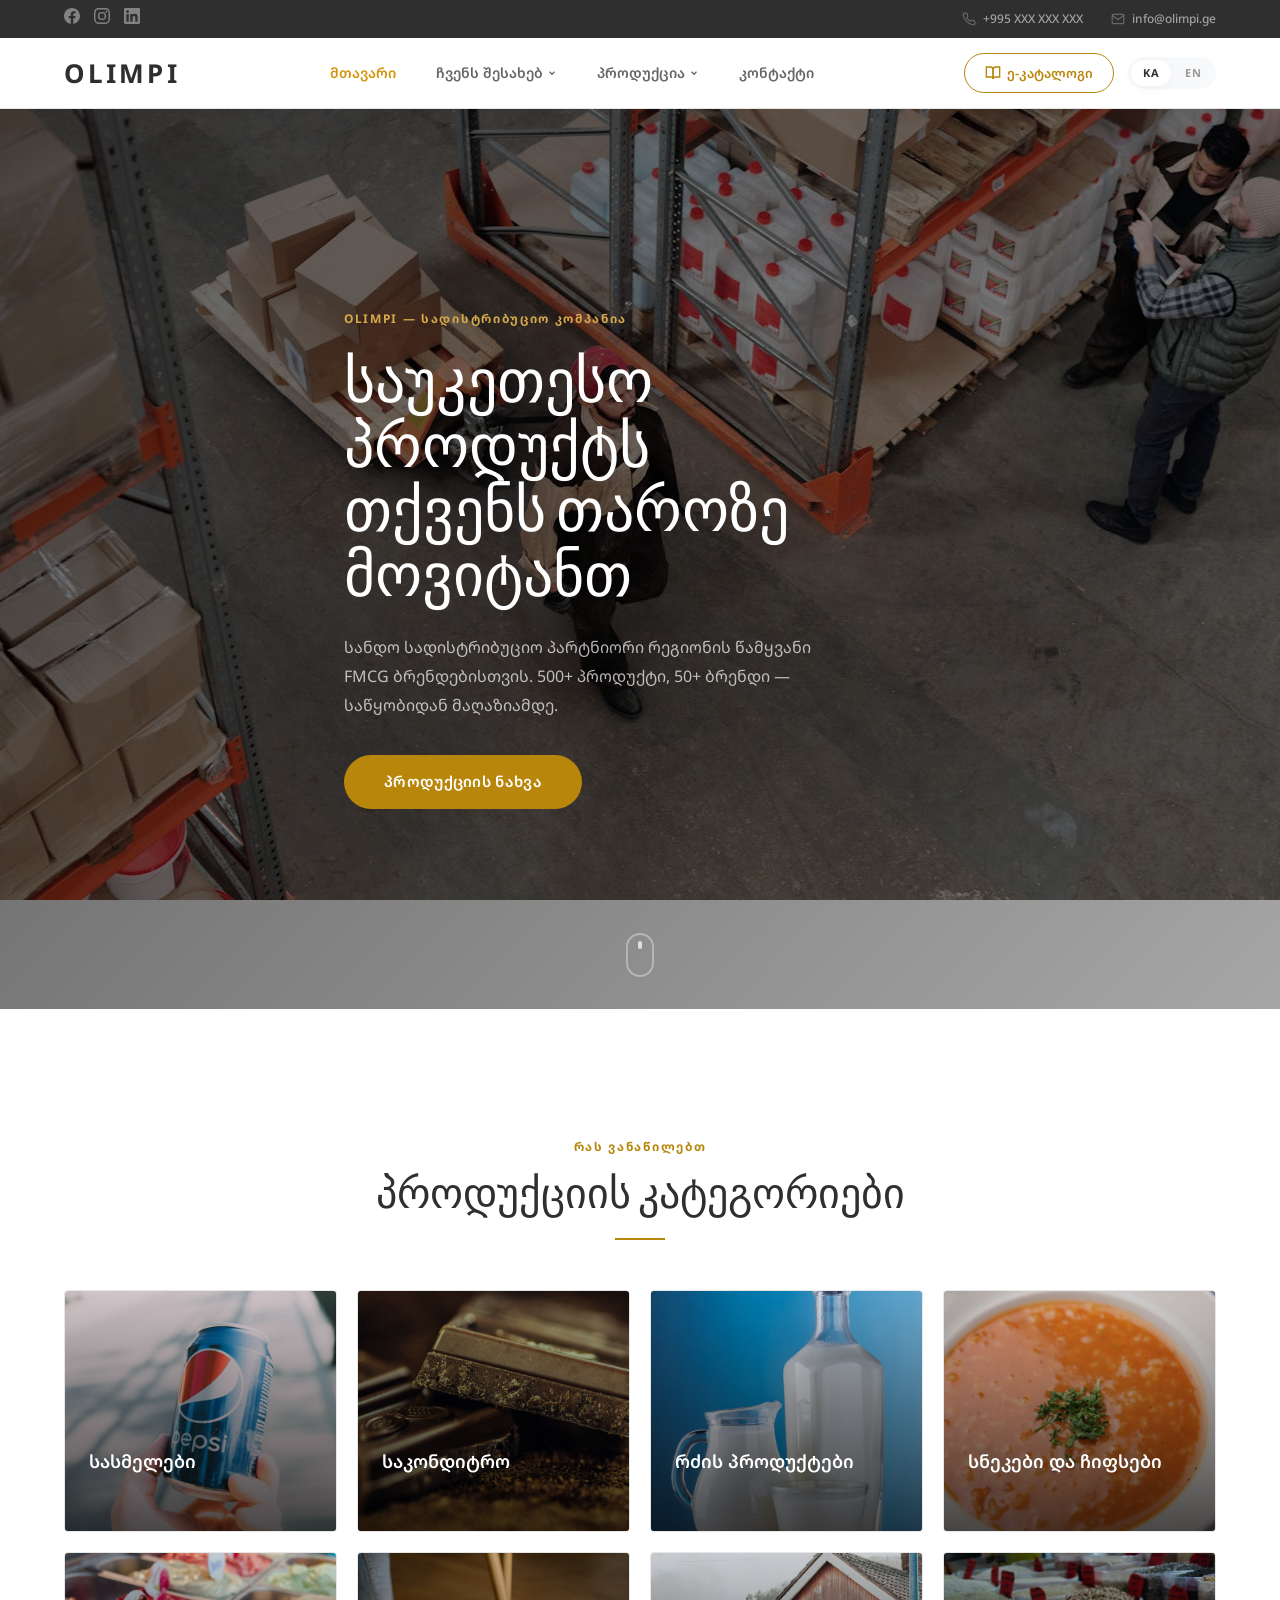
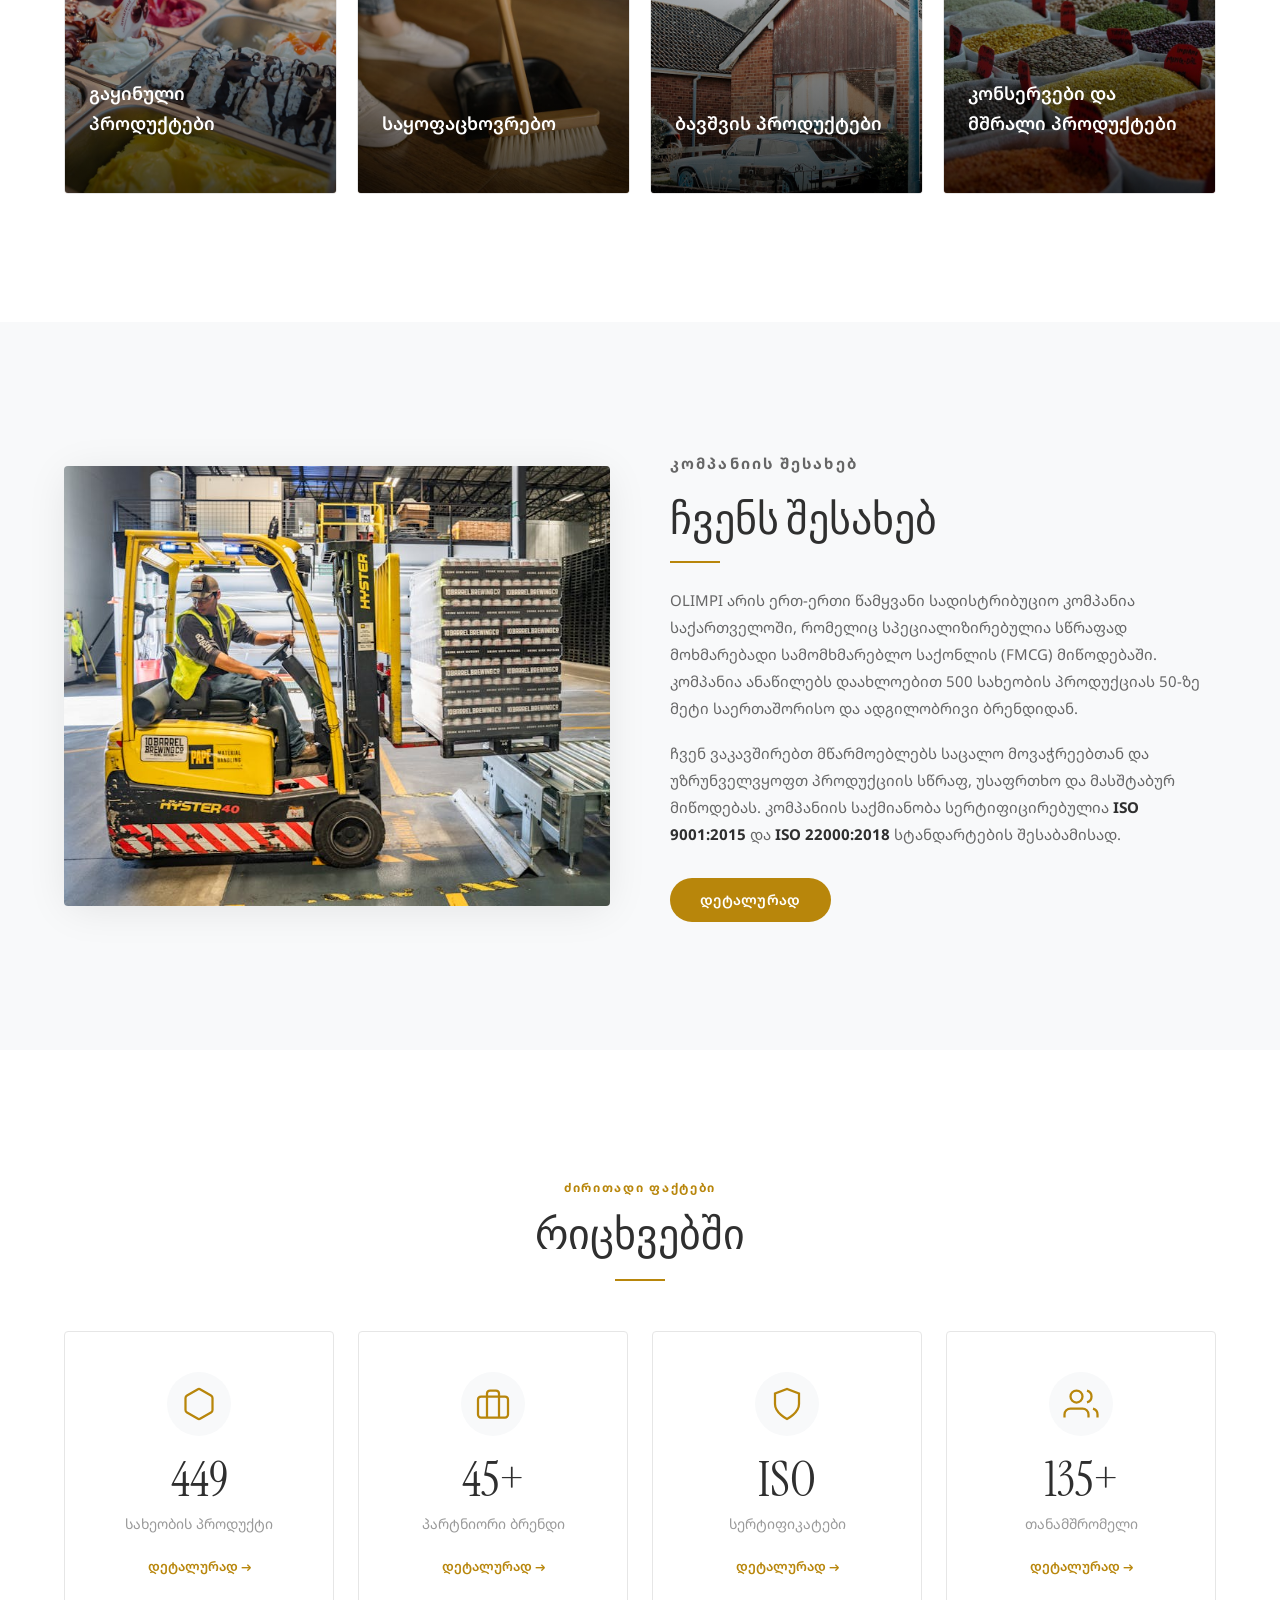
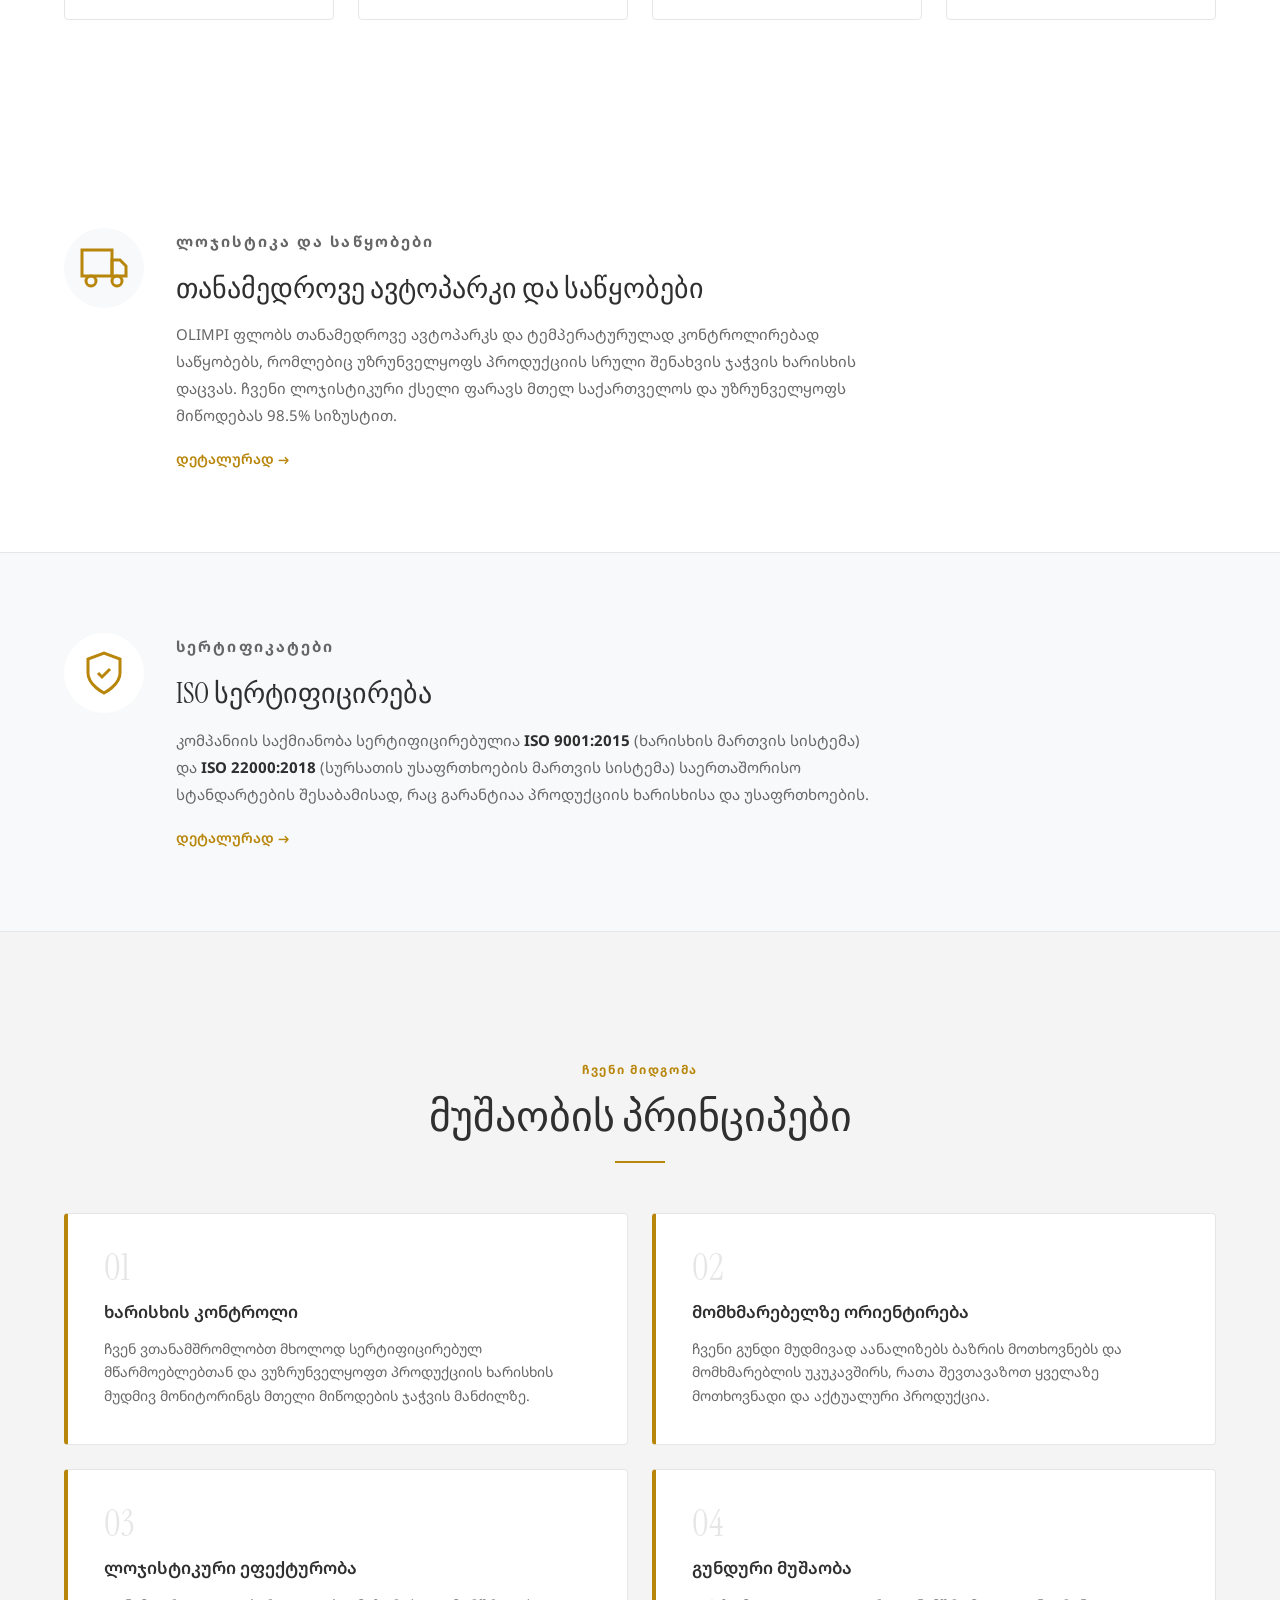
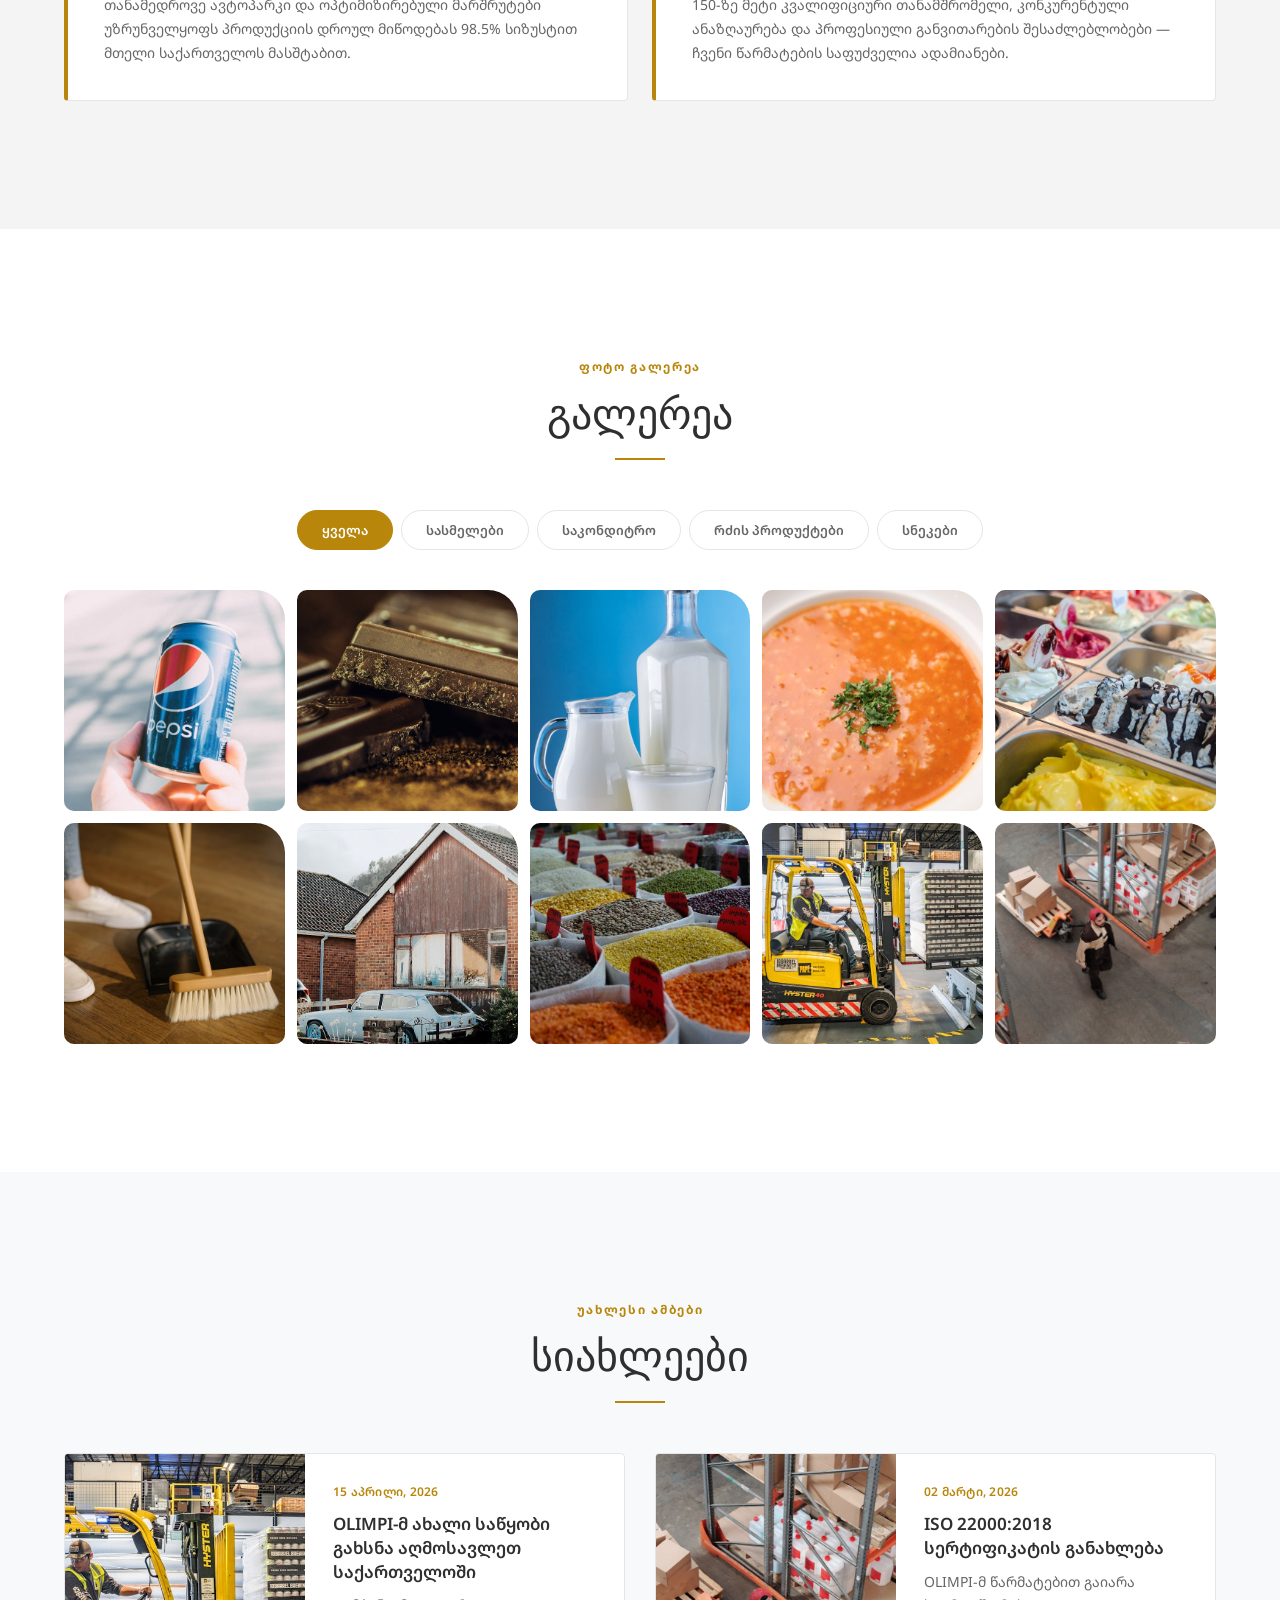
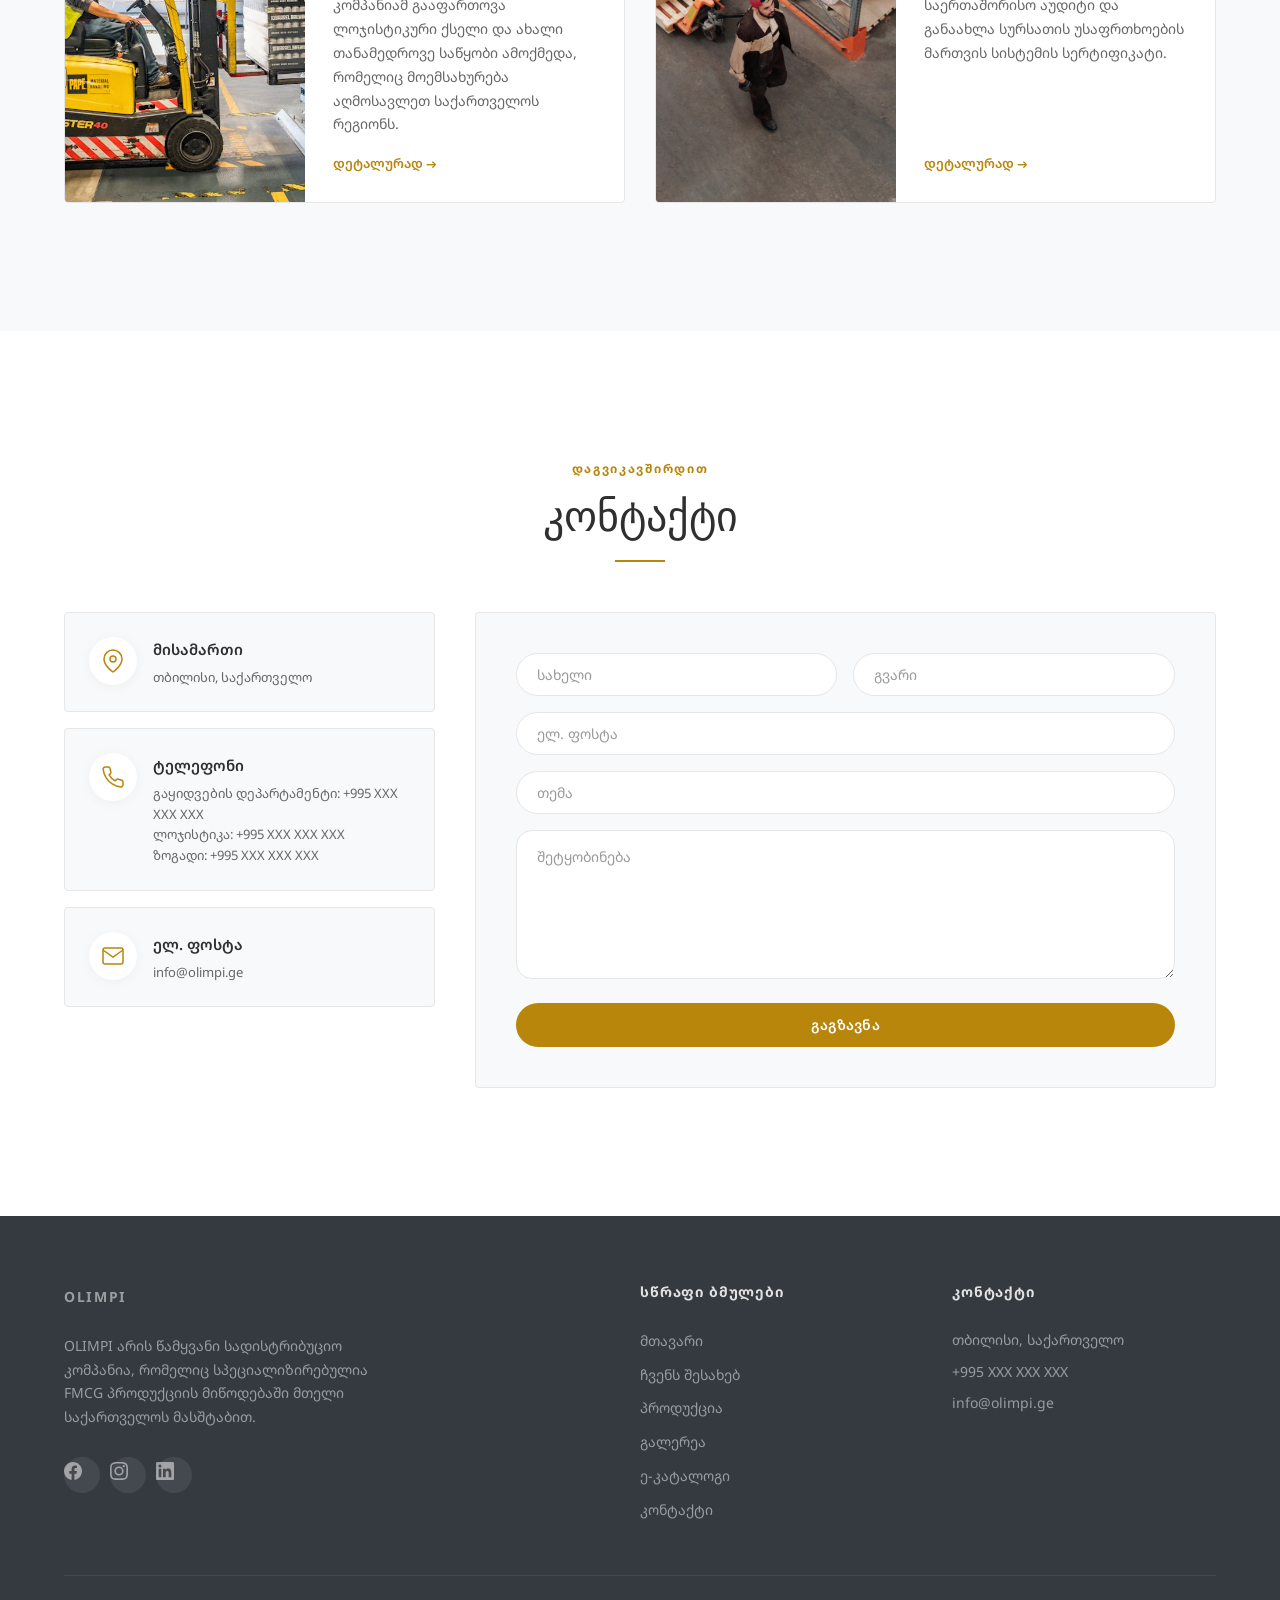
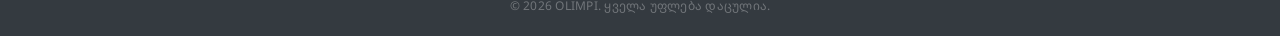
==== commit e24ff25a: "Rebuild landing page to match tazeay.com + add admin panel Landing page: rebuilt with tazeay.com str" ====
--- a/index.html
+++ b/index.html
@@ -6,13 +6,14 @@
   <title>OLIMPI — სადისტრიბუციო კომპანია</title>
   <link rel="preconnect" href="https://fonts.googleapis.com">
   <link rel="preconnect" href="https://fonts.gstatic.com" crossorigin>
-  <link href="https://fonts.googleapis.com/css2?family=Instrument+Serif:ital@0;1&family=Space+Grotesk:wght@300;400;500;600;700&family=Noto+Sans+Georgian:wght@300;400;500;600;700&display=swap" rel="stylesheet">
+  <link href="https://fonts.googleapis.com/css2?family=Instrument+Serif:ital@0;1&family=Space+Grotesk:wght@300;400;500;600;700&family=Noto+Sans+Georgian:wght@300;400;500;600;700&family=Libre+Baskerville:ital,wght@0,400;0,700;1,400&display=swap" rel="stylesheet">
   <link rel="stylesheet" href="css/style.css">
 </head>
 <body>
 
-  <!-- HEADER -->
+  <!-- ==================== HEADER ==================== -->
   <header class="header" id="header">
+    <!-- Top bar -->
     <div class="header__top">
       <div class="container header__top-inner">
         <div class="header__social">
@@ -38,7 +39,10 @@
         </div>
       </div>
     </div>
-    <div class="header__main" id="headerMain">
+  </header>
+
+  <!-- Main nav — outside header so sticky works -->
+  <div class="header__main" id="headerMain">
       <div class="container header__main-inner">
         <a href="index.html" class="logo">OLIMPI</a>
         <nav class="nav" id="nav">
@@ -48,8 +52,11 @@
             <div class="nav__dropdown-menu">
               <a href="#about">კომპანიის შესახებ</a>
               <a href="#facts">ძირითადი ფაქტები</a>
+              <a href="#warehouses">საწყობები</a>
+              <a href="#certifications">სერტიფიკატები</a>
               <a href="#principles">მუშაობის პრინციპები</a>
               <a href="#gallery">გალერეა</a>
+              <a href="#news">სიახლეები</a>
             </div>
           </div>
           <div class="nav__dropdown">
@@ -84,40 +91,24 @@
         </div>
       </div>
     </div>
-  </header>
-
-  <!-- HERO -->
+  </div>
+
+  <!-- ==================== HERO ==================== -->
   <section class="hero" id="home">
-    <div class="hero__slider" id="heroSlider">
-      <div class="hero__slide hero__slide--active" style="background-image: url('img/hero.jpg');">
-        <div class="hero__overlay"></div>
-        <div class="container hero__slide-content">
-          <p class="hero__tag">OLIMPI — სადისტრიბუციო კომპანია</p>
-          <h1 class="hero__title">საუკეთესო პროდუქტს<br>თქვენს თაროზე მოვიტანთ</h1>
-          <p class="hero__sub">სანდო სადისტრიბუციო პარტნიორი რეგიონის წამყვანი FMCG ბრენდებისთვის</p>
-          <a href="#products" class="btn btn--primary">პროდუქციის ნახვა</a>
-        </div>
-      </div>
-      <div class="hero__slide" style="background-image: url('img/about.jpg');">
-        <div class="hero__overlay"></div>
-        <div class="container hero__slide-content">
-          <p class="hero__tag">500+ პროდუქტი — 50+ ბრენდი</p>
-          <h1 class="hero__title">ნდობაზე აგებული,<br>ეფექტურობით მართული</h1>
-          <p class="hero__sub">საწყობიდან მაღაზიამდე — სწრაფად, საიმედოდ, ყველგან</p>
-          <a href="#about" class="btn btn--primary">ჩვენს შესახებ</a>
-        </div>
-      </div>
-    </div>
-    <button class="hero__arrow hero__arrow--left" id="heroPrev">
-      <svg width="24" height="24" viewBox="0 0 24 24" fill="none" stroke="currentColor" stroke-width="2"><polyline points="15 18 9 12 15 6"/></svg>
-    </button>
-    <button class="hero__arrow hero__arrow--right" id="heroNext">
-      <svg width="24" height="24" viewBox="0 0 24 24" fill="none" stroke="currentColor" stroke-width="2"><polyline points="9 18 15 12 9 6"/></svg>
-    </button>
-    <div class="hero__dots" id="heroDots"></div>
-  </section>
-
-  <!-- PRODUCT CATEGORIES -->
+    <div class="hero__bg" style="background-image: url('img/hero.jpg');"></div>
+    <div class="hero__overlay"></div>
+    <div class="container hero__content">
+      <p class="hero__tag">OLIMPI — სადისტრიბუციო კომპანია</p>
+      <h1 class="hero__title">საუკეთესო პროდუქტს<br>თქვენს თაროზე მოვიტანთ</h1>
+      <p class="hero__sub">სანდო სადისტრიბუციო პარტნიორი რეგიონის წამყვანი FMCG ბრენდებისთვის. 500+ პროდუქტი, 50+ ბრენდი — საწყობიდან მაღაზიამდე.</p>
+      <a href="#products" class="btn btn--primary">პროდუქციის ნახვა</a>
+    </div>
+    <div class="hero__scroll">
+      <span></span>
+    </div>
+  </section>
+
+  <!-- ==================== PRODUCT CATEGORIES ==================== -->
   <section class="products" id="products">
     <div class="container">
       <div class="section-header section-header--center">
@@ -128,140 +119,107 @@
 
         <a href="#" class="product-card">
           <div class="product-card__img">
-            <img src="img/beverages.jpg" alt="სასმელები">
-            <div class="product-card__overlay">
-              <span class="product-card__more">დეტალურად</span>
-            </div>
-          </div>
-          <div class="product-card__body">
-            <h3>სასმელები</h3>
-            <p>წვენები, გაზიანი სასმელები, წყალი, ენერგეტიკული სასმელები, ჩაი და ყავა</p>
-            <span class="product-card__count">120+ პროდუქტი</span>
-          </div>
-        </a>
-
-        <a href="#" class="product-card">
-          <div class="product-card__img">
-            <img src="img/confectionery.jpg" alt="საკონდიტრო">
-            <div class="product-card__overlay">
-              <span class="product-card__more">დეტალურად</span>
-            </div>
-          </div>
-          <div class="product-card__body">
-            <h3>საკონდიტრო</h3>
-            <p>შოკოლადი, კანფეტები, ორცხობილა, ვაფლი, მარმელადი</p>
-            <span class="product-card__count">85+ პროდუქტი</span>
-          </div>
-        </a>
-
-        <a href="#" class="product-card">
-          <div class="product-card__img">
-            <img src="img/dairy.jpg" alt="რძის პროდუქტები">
-            <div class="product-card__overlay">
-              <span class="product-card__more">დეტალურად</span>
-            </div>
-          </div>
-          <div class="product-card__body">
-            <h3>რძის პროდუქტები</h3>
-            <p>რძე, იოგურტი, ყველი, კარაქი, არაჟანი</p>
-            <span class="product-card__count">60+ პროდუქტი</span>
-          </div>
-        </a>
-
-        <a href="#" class="product-card">
-          <div class="product-card__img">
-            <img src="img/snacks.jpg" alt="სნეკები">
-            <div class="product-card__overlay">
-              <span class="product-card__more">დეტალურად</span>
-            </div>
-          </div>
-          <div class="product-card__body">
-            <h3>სნეკები და ჩიფსები</h3>
-            <p>ჩიფსები, თხილეული, ხმელი ხილი, კრეკერები, პოპკორნი</p>
-            <span class="product-card__count">75+ პროდუქტი</span>
-          </div>
-        </a>
-
-        <a href="#" class="product-card">
-          <div class="product-card__img">
-            <img src="img/frozen.jpg" alt="გაყინული პროდუქტები">
-            <div class="product-card__overlay">
-              <span class="product-card__more">დეტალურად</span>
-            </div>
-          </div>
-          <div class="product-card__body">
-            <h3>გაყინული პროდუქტები</h3>
-            <p>ნაყინი, გაყინული ბოსტნეული, ნახევარფაბრიკატები</p>
-            <span class="product-card__count">45+ პროდუქტი</span>
-          </div>
-        </a>
-
-        <a href="#" class="product-card">
-          <div class="product-card__img">
-            <img src="img/household.jpg" alt="საყოფაცხოვრებო">
-            <div class="product-card__overlay">
-              <span class="product-card__more">დეტალურად</span>
-            </div>
-          </div>
-          <div class="product-card__body">
-            <h3>საყოფაცხოვრებო</h3>
-            <p>სარეცხი საშუალებები, პირადი მოვლა, ჰიგიენა</p>
-            <span class="product-card__count">90+ პროდუქტი</span>
-          </div>
-        </a>
-
-        <a href="#" class="product-card">
-          <div class="product-card__img">
-            <img src="img/baby.jpg" alt="ბავშვის პროდუქტები">
-            <div class="product-card__overlay">
-              <span class="product-card__more">დეტალურად</span>
-            </div>
-          </div>
-          <div class="product-card__body">
-            <h3>ბავშვის პროდუქტები</h3>
-            <p>ბავშვის საკვები, საფენები, ნარევი, მოვლის საშუალებები</p>
-            <span class="product-card__count">40+ პროდუქტი</span>
-          </div>
-        </a>
-
-        <a href="#" class="product-card">
-          <div class="product-card__img">
-            <img src="img/canned.jpg" alt="კონსერვები">
-            <div class="product-card__overlay">
-              <span class="product-card__more">დეტალურად</span>
-            </div>
-          </div>
-          <div class="product-card__body">
-            <h3>კონსერვები და მშრალი პროდუქტები</h3>
-            <p>კონსერვები, მაკარონი, ბურღული, სოუსები, ზეთი</p>
-            <span class="product-card__count">95+ პროდუქტი</span>
-          </div>
-        </a>
-
-      </div>
-    </div>
-  </section>
-
-  <!-- ABOUT -->
+            <img src="img/beverages.jpg" alt="სასმელები" loading="lazy">
+            <div class="product-card__overlay">
+              <h3 class="product-card__name">სასმელები</h3>
+              <span class="product-card__more">დეტალურად &rarr;</span>
+            </div>
+          </div>
+        </a>
+
+        <a href="#" class="product-card">
+          <div class="product-card__img">
+            <img src="img/confectionery.jpg" alt="საკონდიტრო" loading="lazy">
+            <div class="product-card__overlay">
+              <h3 class="product-card__name">საკონდიტრო</h3>
+              <span class="product-card__more">დეტალურად &rarr;</span>
+            </div>
+          </div>
+        </a>
+
+        <a href="#" class="product-card">
+          <div class="product-card__img">
+            <img src="img/dairy.jpg" alt="რძის პროდუქტები" loading="lazy">
+            <div class="product-card__overlay">
+              <h3 class="product-card__name">რძის პროდუქტები</h3>
+              <span class="product-card__more">დეტალურად &rarr;</span>
+            </div>
+          </div>
+        </a>
+
+        <a href="#" class="product-card">
+          <div class="product-card__img">
+            <img src="img/snacks.jpg" alt="სნეკები და ჩიფსები" loading="lazy">
+            <div class="product-card__overlay">
+              <h3 class="product-card__name">სნეკები და ჩიფსები</h3>
+              <span class="product-card__more">დეტალურად &rarr;</span>
+            </div>
+          </div>
+        </a>
+
+        <a href="#" class="product-card">
+          <div class="product-card__img">
+            <img src="img/frozen.jpg" alt="გაყინული პროდუქტები" loading="lazy">
+            <div class="product-card__overlay">
+              <h3 class="product-card__name">გაყინული პროდუქტები</h3>
+              <span class="product-card__more">დეტალურად &rarr;</span>
+            </div>
+          </div>
+        </a>
+
+        <a href="#" class="product-card">
+          <div class="product-card__img">
+            <img src="img/household.jpg" alt="საყოფაცხოვრებო" loading="lazy">
+            <div class="product-card__overlay">
+              <h3 class="product-card__name">საყოფაცხოვრებო</h3>
+              <span class="product-card__more">დეტალურად &rarr;</span>
+            </div>
+          </div>
+        </a>
+
+        <a href="#" class="product-card">
+          <div class="product-card__img">
+            <img src="img/baby.jpg" alt="ბავშვის პროდუქტები" loading="lazy">
+            <div class="product-card__overlay">
+              <h3 class="product-card__name">ბავშვის პროდუქტები</h3>
+              <span class="product-card__more">დეტალურად &rarr;</span>
+            </div>
+          </div>
+        </a>
+
+        <a href="#" class="product-card">
+          <div class="product-card__img">
+            <img src="img/canned.jpg" alt="კონსერვები და მშრალი პროდუქტები" loading="lazy">
+            <div class="product-card__overlay">
+              <h3 class="product-card__name">კონსერვები და მშრალი პროდუქტები</h3>
+              <span class="product-card__more">დეტალურად &rarr;</span>
+            </div>
+          </div>
+        </a>
+
+      </div>
+    </div>
+  </section>
+
+  <!-- ==================== ABOUT COMPANY ==================== -->
   <section class="about" id="about">
     <div class="container">
       <div class="about__layout">
         <div class="about__image">
-          <img src="img/hero.jpg" alt="OLIMPI საწყობი">
+          <img src="img/about.jpg" alt="OLIMPI კომპანია" loading="lazy">
         </div>
         <div class="about__content">
           <p class="section-tag">კომპანიის შესახებ</p>
           <h2 class="section-title">ჩვენს შესახებ</h2>
-          <p>OLIMPI არის ერთ-ერთი წამყვანი სადისტრიბუციო კომპანია, რომელიც სპეციალიზირებულია სწრაფად მოხმარებადი სამომხმარებლო საქონლის მიწოდებაში და ანაწილებს დაახლოებით 500 სახეობის პროდუქციას.</p>
-          <p>ჩვენ ვაკავშირებთ მწარმოებლებს საცალო მოვაჭრეებთან და უზრუნველვყოფთ პროდუქციის სწრაფ, უსაფრთხო და მასშტაბურ მიწოდებას. თანამედროვე ავტოპარკით, ტემპერატურულად კონტროლირებადი საწყობებით და თავდადებული ლოჯისტიკური ქსელით, ჩვენ ვემსახურებით როგორც კრიტიკული რგოლი წარმოებასა და მომხმარებელს შორის.</p>
-          <p>კომპანიის საქმიანობა სერტიფიცირებულია <strong>ISO 9001:2015</strong> და <strong>ISO 22000:2018</strong> სტანდარტების შესაბამისად.</p>
+          <p>OLIMPI არის ერთ-ერთი წამყვანი სადისტრიბუციო კომპანია საქართველოში, რომელიც სპეციალიზირებულია სწრაფად მოხმარებადი სამომხმარებლო საქონლის (FMCG) მიწოდებაში. კომპანია ანაწილებს დაახლოებით 500 სახეობის პროდუქციას 50-ზე მეტი საერთაშორისო და ადგილობრივი ბრენდიდან.</p>
+          <p>ჩვენ ვაკავშირებთ მწარმოებლებს საცალო მოვაჭრეებთან და უზრუნველვყოფთ პროდუქციის სწრაფ, უსაფრთხო და მასშტაბურ მიწოდებას. კომპანიის საქმიანობა სერტიფიცირებულია <strong>ISO 9001:2015</strong> და <strong>ISO 22000:2018</strong> სტანდარტების შესაბამისად.</p>
           <a href="#facts" class="btn btn--primary">დეტალურად</a>
         </div>
       </div>
     </div>
   </section>
 
-  <!-- KEY FACTS -->
+  <!-- ==================== KEY FACTS ==================== -->
   <section class="facts" id="facts">
     <div class="container">
       <div class="section-header section-header--center">
@@ -275,33 +233,71 @@
           </div>
           <span class="fact-card__num" data-target="500">0</span>
           <p class="fact-card__label">სახეობის პროდუქტი</p>
+          <a href="#products" class="fact-card__link">დეტალურად &rarr;</a>
         </div>
         <div class="fact-card">
           <div class="fact-card__icon">
             <svg width="36" height="36" viewBox="0 0 24 24" fill="none" stroke="currentColor" stroke-width="1.5"><rect x="2" y="7" width="20" height="14" rx="2" ry="2"/><path d="M16 21V5a2 2 0 0 0-2-2h-4a2 2 0 0 0-2 2v16"/></svg>
           </div>
-          <span class="fact-card__num" data-target="50">0</span>
+          <span class="fact-card__num" data-target="50" data-suffix="+">0</span>
           <p class="fact-card__label">პარტნიორი ბრენდი</p>
+          <a href="#about" class="fact-card__link">დეტალურად &rarr;</a>
         </div>
         <div class="fact-card">
           <div class="fact-card__icon">
             <svg width="36" height="36" viewBox="0 0 24 24" fill="none" stroke="currentColor" stroke-width="1.5"><path d="M12 22s8-4 8-10V5l-8-3-8 3v7c0 6 8 10 8 10z"/></svg>
           </div>
-          <span class="fact-card__num">ISO</span>
+          <span class="fact-card__num fact-card__num--iso">ISO</span>
           <p class="fact-card__label">სერტიფიკატები</p>
+          <a href="#certifications" class="fact-card__link">დეტალურად &rarr;</a>
         </div>
         <div class="fact-card">
           <div class="fact-card__icon">
             <svg width="36" height="36" viewBox="0 0 24 24" fill="none" stroke="currentColor" stroke-width="1.5"><path d="M17 21v-2a4 4 0 0 0-4-4H5a4 4 0 0 0-4 4v2"/><circle cx="9" cy="7" r="4"/><path d="M23 21v-2a4 4 0 0 0-3-3.87"/><path d="M16 3.13a4 4 0 0 1 0 7.75"/></svg>
           </div>
-          <span class="fact-card__num" data-target="150">0</span>
+          <span class="fact-card__num" data-target="150" data-suffix="+">0</span>
           <p class="fact-card__label">თანამშრომელი</p>
-        </div>
-      </div>
-    </div>
-  </section>
-
-  <!-- PRINCIPLES -->
+          <a href="#about" class="fact-card__link">დეტალურად &rarr;</a>
+        </div>
+      </div>
+    </div>
+  </section>
+
+  <!-- ==================== WAREHOUSES / LOGISTICS ==================== -->
+  <section class="sub-about" id="warehouses">
+    <div class="container">
+      <div class="sub-about__layout">
+        <div class="sub-about__icon">
+          <svg width="48" height="48" viewBox="0 0 24 24" fill="none" stroke="currentColor" stroke-width="1.5"><rect x="1" y="3" width="15" height="13"/><polygon points="16 8 20 8 23 11 23 16 16 16 16 8"/><circle cx="5.5" cy="18.5" r="2.5"/><circle cx="18.5" cy="18.5" r="2.5"/></svg>
+        </div>
+        <div class="sub-about__content">
+          <p class="section-tag">ლოჯისტიკა და საწყობები</p>
+          <h3 class="sub-about__title">თანამედროვე ავტოპარკი და საწყობები</h3>
+          <p>OLIMPI ფლობს თანამედროვე ავტოპარკს და ტემპერატურულად კონტროლირებად საწყობებს, რომლებიც უზრუნველყოფს პროდუქციის სრული შენახვის ჯაჭვის ხარისხის დაცვას. ჩვენი ლოჯისტიკური ქსელი ფარავს მთელ საქართველოს და უზრუნველყოფს მიწოდებას 98.5% სიზუსტით.</p>
+          <a href="#" class="sub-about__link">დეტალურად &rarr;</a>
+        </div>
+      </div>
+    </div>
+  </section>
+
+  <!-- ==================== CERTIFICATIONS ==================== -->
+  <section class="sub-about sub-about--alt" id="certifications">
+    <div class="container">
+      <div class="sub-about__layout">
+        <div class="sub-about__icon">
+          <svg width="48" height="48" viewBox="0 0 24 24" fill="none" stroke="currentColor" stroke-width="1.5"><path d="M12 22s8-4 8-10V5l-8-3-8 3v7c0 6 8 10 8 10z"/><path d="M9 12l2 2 4-4"/></svg>
+        </div>
+        <div class="sub-about__content">
+          <p class="section-tag">სერტიფიკატები</p>
+          <h3 class="sub-about__title">ISO სერტიფიცირება</h3>
+          <p>კომპანიის საქმიანობა სერტიფიცირებულია <strong>ISO 9001:2015</strong> (ხარისხის მართვის სისტემა) და <strong>ISO 22000:2018</strong> (სურსათის უსაფრთხოების მართვის სისტემა) საერთაშორისო სტანდარტების შესაბამისად, რაც გარანტიაა პროდუქციის ხარისხისა და უსაფრთხოების.</p>
+          <a href="#" class="sub-about__link">დეტალურად &rarr;</a>
+        </div>
+      </div>
+    </div>
+  </section>
+
+  <!-- ==================== WORK PRINCIPLES ==================== -->
   <section class="principles" id="principles">
     <div class="container">
       <div class="section-header section-header--center">
@@ -309,31 +305,31 @@
         <h2 class="section-title">მუშაობის პრინციპები</h2>
       </div>
       <div class="principles__grid">
-        <div class="principle-card">
+        <blockquote class="principle-card">
           <span class="principle-card__num">01</span>
-          <h3>ხარისხის კონტროლი</h3>
+          <h3 class="principle-card__title">ხარისხის კონტროლი</h3>
           <p>ჩვენ ვთანამშრომლობთ მხოლოდ სერტიფიცირებულ მწარმოებლებთან და ვუზრუნველყოფთ პროდუქციის ხარისხის მუდმივ მონიტორინგს მთელი მიწოდების ჯაჭვის მანძილზე.</p>
-        </div>
-        <div class="principle-card">
+        </blockquote>
+        <blockquote class="principle-card">
           <span class="principle-card__num">02</span>
-          <h3>მომხმარებელზე ორიენტირება</h3>
+          <h3 class="principle-card__title">მომხმარებელზე ორიენტირება</h3>
           <p>ჩვენი გუნდი მუდმივად აანალიზებს ბაზრის მოთხოვნებს და მომხმარებლის უკუკავშირს, რათა შევთავაზოთ ყველაზე მოთხოვნადი და აქტუალური პროდუქცია.</p>
-        </div>
-        <div class="principle-card">
+        </blockquote>
+        <blockquote class="principle-card">
           <span class="principle-card__num">03</span>
-          <h3>ლოჯისტიკური ეფექტურობა</h3>
+          <h3 class="principle-card__title">ლოჯისტიკური ეფექტურობა</h3>
           <p>თანამედროვე ავტოპარკი და ოპტიმიზირებული მარშრუტები უზრუნველყოფს პროდუქციის დროულ მიწოდებას 98.5% სიზუსტით მთელი საქართველოს მასშტაბით.</p>
-        </div>
-        <div class="principle-card">
+        </blockquote>
+        <blockquote class="principle-card">
           <span class="principle-card__num">04</span>
-          <h3>გუნდური მუშაობა</h3>
+          <h3 class="principle-card__title">გუნდური მუშაობა</h3>
           <p>150-ზე მეტი კვალიფიციური თანამშრომელი, კონკურენტული ანაზღაურება და პროფესიული განვითარების შესაძლებლობები — ჩვენი წარმატების საფუძველია ადამიანები.</p>
-        </div>
-      </div>
-    </div>
-  </section>
-
-  <!-- GALLERY -->
+        </blockquote>
+      </div>
+    </div>
+  </section>
+
+  <!-- ==================== GALLERY ==================== -->
   <section class="gallery" id="gallery">
     <div class="container">
       <div class="section-header section-header--center">
@@ -348,21 +344,55 @@
         <button class="gallery__filter" data-filter="snacks">სნეკები</button>
       </div>
       <div class="gallery__grid">
-        <div class="gallery__item" data-category="beverages"><img src="img/beverages.jpg" alt="სასმელები"></div>
-        <div class="gallery__item" data-category="confectionery"><img src="img/confectionery.jpg" alt="საკონდიტრო"></div>
-        <div class="gallery__item" data-category="dairy"><img src="img/dairy.jpg" alt="რძის პროდუქტები"></div>
-        <div class="gallery__item" data-category="snacks"><img src="img/snacks.jpg" alt="სნეკები"></div>
-        <div class="gallery__item" data-category="beverages"><img src="img/frozen.jpg" alt="გაყინული"></div>
-        <div class="gallery__item" data-category="confectionery"><img src="img/household.jpg" alt="საყოფაცხოვრებო"></div>
-        <div class="gallery__item" data-category="dairy"><img src="img/baby.jpg" alt="ბავშვის"></div>
-        <div class="gallery__item" data-category="snacks"><img src="img/canned.jpg" alt="კონსერვები"></div>
-        <div class="gallery__item" data-category="beverages"><img src="img/about.jpg" alt="საწყობი"></div>
-        <div class="gallery__item" data-category="confectionery"><img src="img/hero.jpg" alt="ლოჯისტიკა"></div>
-      </div>
-    </div>
-  </section>
-
-  <!-- CONTACT -->
+        <div class="gallery__item" data-category="beverages"><img src="img/beverages.jpg" alt="სასმელები" loading="lazy"></div>
+        <div class="gallery__item" data-category="confectionery"><img src="img/confectionery.jpg" alt="საკონდიტრო" loading="lazy"></div>
+        <div class="gallery__item" data-category="dairy"><img src="img/dairy.jpg" alt="რძის პროდუქტები" loading="lazy"></div>
+        <div class="gallery__item" data-category="snacks"><img src="img/snacks.jpg" alt="სნეკები" loading="lazy"></div>
+        <div class="gallery__item" data-category="beverages"><img src="img/frozen.jpg" alt="გაყინული პროდუქტები" loading="lazy"></div>
+        <div class="gallery__item" data-category="confectionery"><img src="img/household.jpg" alt="საყოფაცხოვრებო" loading="lazy"></div>
+        <div class="gallery__item" data-category="dairy"><img src="img/baby.jpg" alt="ბავშვის პროდუქტები" loading="lazy"></div>
+        <div class="gallery__item" data-category="snacks"><img src="img/canned.jpg" alt="კონსერვები" loading="lazy"></div>
+        <div class="gallery__item" data-category="beverages"><img src="img/about.jpg" alt="საწყობი" loading="lazy"></div>
+        <div class="gallery__item" data-category="confectionery"><img src="img/hero.jpg" alt="ლოჯისტიკა" loading="lazy"></div>
+      </div>
+    </div>
+  </section>
+
+  <!-- ==================== NEWS ==================== -->
+  <section class="news" id="news">
+    <div class="container">
+      <div class="section-header section-header--center">
+        <p class="section-tag">უახლესი ამბები</p>
+        <h2 class="section-title">სიახლეები</h2>
+      </div>
+      <div class="news__grid">
+        <article class="news-card">
+          <div class="news-card__img">
+            <img src="img/about.jpg" alt="სიახლე" loading="lazy">
+          </div>
+          <div class="news-card__body">
+            <time class="news-card__date">15 აპრილი, 2026</time>
+            <h3 class="news-card__title">OLIMPI-მ ახალი საწყობი გახსნა აღმოსავლეთ საქართველოში</h3>
+            <p class="news-card__desc">კომპანიამ გააფართოვა ლოჯისტიკური ქსელი და ახალი თანამედროვე საწყობი ამოქმედა, რომელიც მოემსახურება აღმოსავლეთ საქართველოს რეგიონს.</p>
+            <a href="#" class="news-card__link">დეტალურად &rarr;</a>
+          </div>
+        </article>
+        <article class="news-card">
+          <div class="news-card__img">
+            <img src="img/hero.jpg" alt="სიახლე" loading="lazy">
+          </div>
+          <div class="news-card__body">
+            <time class="news-card__date">02 მარტი, 2026</time>
+            <h3 class="news-card__title">ISO 22000:2018 სერტიფიკატის განახლება</h3>
+            <p class="news-card__desc">OLIMPI-მ წარმატებით გაიარა საერთაშორისო აუდიტი და განაახლა სურსათის უსაფრთხოების მართვის სისტემის სერტიფიკატი.</p>
+            <a href="#" class="news-card__link">დეტალურად &rarr;</a>
+          </div>
+        </article>
+      </div>
+    </div>
+  </section>
+
+  <!-- ==================== CONTACT ==================== -->
   <section class="contact" id="contact">
     <div class="container">
       <div class="section-header section-header--center">
@@ -375,22 +405,30 @@
             <div class="contact__info-icon">
               <svg width="24" height="24" viewBox="0 0 24 24" fill="none" stroke="currentColor" stroke-width="1.5"><path d="M21 10c0 7-9 13-9 13s-9-6-9-13a9 9 0 0 1 18 0z"/><circle cx="12" cy="10" r="3"/></svg>
             </div>
-            <h4>მისამართი</h4>
-            <p>თბილისი, საქართველო</p>
+            <div>
+              <h4>მისამართი</h4>
+              <p>თბილისი, საქართველო</p>
+            </div>
           </div>
           <div class="contact__info-card">
             <div class="contact__info-icon">
               <svg width="24" height="24" viewBox="0 0 24 24" fill="none" stroke="currentColor" stroke-width="1.5"><path d="M22 16.92v3a2 2 0 0 1-2.18 2 19.79 19.79 0 0 1-8.63-3.07 19.5 19.5 0 0 1-6-6 19.79 19.79 0 0 1-3.07-8.67A2 2 0 0 1 4.11 2h3a2 2 0 0 1 2 1.72c.127.96.361 1.903.7 2.81a2 2 0 0 1-.45 2.11L8.09 9.91a16 16 0 0 0 6 6l1.27-1.27a2 2 0 0 1 2.11-.45c.907.339 1.85.573 2.81.7A2 2 0 0 1 22 16.92z"/></svg>
             </div>
-            <h4>ტელეფონი</h4>
-            <p>+995 XXX XXX XXX</p>
+            <div>
+              <h4>ტელეფონი</h4>
+              <p>გაყიდვების დეპარტამენტი: +995 XXX XXX XXX</p>
+              <p>ლოჯისტიკა: +995 XXX XXX XXX</p>
+              <p>ზოგადი: +995 XXX XXX XXX</p>
+            </div>
           </div>
           <div class="contact__info-card">
             <div class="contact__info-icon">
               <svg width="24" height="24" viewBox="0 0 24 24" fill="none" stroke="currentColor" stroke-width="1.5"><path d="M4 4h16c1.1 0 2 .9 2 2v12c0 1.1-.9 2-2 2H4c-1.1 0-2-.9-2-2V6c0-1.1.9-2 2-2z"/><polyline points="22,6 12,13 2,6"/></svg>
             </div>
-            <h4>ელ. ფოსტა</h4>
-            <p>info@olimpi.ge</p>
+            <div>
+              <h4>ელ. ფოსტა</h4>
+              <p>info@olimpi.ge</p>
+            </div>
           </div>
         </div>
         <form class="contact__form" id="contactForm">
@@ -411,13 +449,13 @@
           <div class="form-group">
             <textarea name="message" rows="5" placeholder="შეტყობინება" required></textarea>
           </div>
-          <button type="submit" class="btn btn--primary">გაგზავნა</button>
+          <button type="submit" class="btn btn--primary btn--block">გაგზავნა</button>
         </form>
       </div>
     </div>
   </section>
 
-  <!-- FOOTER -->
+  <!-- ==================== FOOTER ==================== -->
   <footer class="footer">
     <div class="container">
       <div class="footer__grid">
@@ -441,17 +479,9 @@
           <a href="#home">მთავარი</a>
           <a href="#about">ჩვენს შესახებ</a>
           <a href="#products">პროდუქცია</a>
+          <a href="#gallery">გალერეა</a>
           <a href="catalog.html">ე-კატალოგი</a>
           <a href="#contact">კონტაქტი</a>
-        </div>
-        <div class="footer__col">
-          <h4>პროდუქცია</h4>
-          <a href="#">სასმელები</a>
-          <a href="#">საკონდიტრო</a>
-          <a href="#">რძის პროდუქტები</a>
-          <a href="#">სნეკები და ჩიფსები</a>
-          <a href="#">გაყინული პროდუქტები</a>
-          <a href="#">საყოფაცხოვრებო</a>
         </div>
         <div class="footer__col">
           <h4>კონტაქტი</h4>
--- a/css/style.css
+++ b/css/style.css
@@ -1,61 +1,80 @@
 /* ========================================
-   OLIMPI — Professional Landing Page
+   OLIMPI — tazeay.com style
    ======================================== */
 
 :root {
-  --black: #0c0c0c;
-  --white: #ffffff;
-  --off-white: #f7f8fa;
-  --cream: #fafbfc;
+  /* Colors — amber/gold palette */
   --accent: #b8860b;
   --accent-hover: #9a7209;
   --accent-light: #d4a84b;
-  --accent-bg: rgba(184, 134, 11, 0.06);
-  --dark: #1e2328;
-  --footer-bg: #181c20;
-  --gray-900: #1a1a1a;
-  --gray-700: #3d3d3d;
-  --gray-500: #777;
-  --gray-400: #999;
-  --gray-300: #bbb;
-  --gray-200: #ddd;
-  --gray-100: #eee;
-  --border: #e8e9eb;
-  --text: #555;
-  --heading: #1a1a1a;
-
+  --orange: #d4940a;
+  --dark: #2f2f2f;
+  --footer-bg: #343a40;
+  --light-bg: #f8f9fa;
+  --light-bg-alt: #f4f4f4;
+  --text: #666;
+  --text-light: #999;
+  --heading: #2f2f2f;
+  --border: #e6e6e6;
+  --white: #fff;
+
+  /* Typography */
   --font-display: 'Instrument Serif', 'Libre Baskerville', Georgia, serif;
   --font-body: 'Noto Sans Georgian', 'Space Grotesk', 'Open Sans', system-ui, sans-serif;
 
-  --container: 1180px;
-  --radius: 6px;
-  --shadow-sm: 0 1px 3px rgba(0,0,0,0.04);
-  --shadow-md: 0 4px 20px rgba(0,0,0,0.06);
-  --shadow-lg: 0 12px 40px rgba(0,0,0,0.08);
-}
-
-/* RESET */
-*, *::before, *::after { margin: 0; padding: 0; box-sizing: border-box; }
-html { scroll-behavior: smooth; -webkit-font-smoothing: antialiased; -moz-osx-font-smoothing: grayscale; }
+  /* Layout */
+  --container: 1200px;
+  --shadow: 0 5px 40px -5px rgba(0,0,0,0.1);
+  --shadow-sm: 0 2px 15px -3px rgba(0,0,0,0.07);
+}
+
+/* ========================================
+   RESET
+   ======================================== */
+*, *::before, *::after {
+  margin: 0;
+  padding: 0;
+  box-sizing: border-box;
+}
+html {
+  scroll-behavior: smooth;
+  -webkit-font-smoothing: antialiased;
+  -moz-osx-font-smoothing: grayscale;
+}
 body {
   font-family: var(--font-body);
-  font-size: 15px;
+  font-size: 1rem;
   line-height: 1.7;
   color: var(--text);
   background: var(--white);
 }
-a { color: inherit; text-decoration: none; }
-img { max-width: 100%; display: block; }
-button, input, textarea, select { font: inherit; border: none; outline: none; background: none; }
-
-/* CONTAINER */
+a {
+  color: inherit;
+  text-decoration: none;
+}
+img {
+  max-width: 100%;
+  display: block;
+}
+button, input, textarea, select {
+  font: inherit;
+  border: none;
+  outline: none;
+  background: none;
+}
+
+/* ========================================
+   CONTAINER
+   ======================================== */
 .container {
   max-width: var(--container);
   margin: 0 auto;
   padding: 0 24px;
 }
 
-/* SECTIONS */
+/* ========================================
+   SECTION HELPERS
+   ======================================== */
 .section-tag {
   font-size: 12px;
   font-weight: 700;
@@ -66,60 +85,63 @@
 }
 .section-title {
   font-family: var(--font-display);
-  font-size: clamp(30px, 4vw, 44px);
+  font-size: clamp(28px, 4vw, 42px);
   font-weight: 400;
-  line-height: 1.15;
+  line-height: 1.2;
   color: var(--heading);
   margin-bottom: 0;
 }
-.section-header { margin-bottom: 48px; }
-.section-header--center { text-align: center; }
+.section-header {
+  margin-bottom: 50px;
+}
+.section-header--center {
+  text-align: center;
+}
 .section-header--center .section-title::after {
   content: '';
   display: block;
-  width: 40px;
+  width: 50px;
   height: 2px;
   background: var(--accent);
-  margin: 20px auto 0;
-}
-
-/* BUTTONS */
+  margin: 18px auto 0;
+}
+
+/* ========================================
+   BUTTONS (tazeay: border-radius 30px)
+   ======================================== */
 .btn {
   display: inline-flex;
   align-items: center;
   justify-content: center;
-  padding: 14px 40px;
+  padding: 10px 30px;
   font-size: 14px;
   font-weight: 600;
   letter-spacing: 0.02em;
-  border-radius: 4px;
+  border-radius: 30px;
   cursor: pointer;
-  transition: .3s all ease;
+  transition: all 0.3s ease;
 }
 .btn--primary {
   background: var(--accent);
-  color: #fff;
+  color: var(--white);
 }
 .btn--primary:hover {
   background: var(--accent-hover);
-  transform: translateY(-1px);
-  box-shadow: 0 4px 12px rgba(184, 134, 11, 0.25);
-}
-.btn--outline {
-  border: 1.5px solid var(--border);
-  color: var(--heading);
-}
-.btn--outline:hover {
-  border-color: var(--accent);
-  color: var(--accent);
+  transform: translateY(-2px);
+  box-shadow: 0 6px 20px rgba(184, 134, 11, 0.3);
+}
+.btn--block {
+  width: 100%;
 }
 
 /* ========================================
    HEADER
    ======================================== */
+
+/* Top bar */
 .header__top {
   background: var(--dark);
-  padding: 7px 0;
+  padding: 8px 0;
   font-size: 13px;
 }
 .header__top-inner {
@@ -133,9 +155,11 @@
 }
 .header__social a {
   color: rgba(255,255,255,0.4);
-  transition: color .3s;
-}
-.header__social a:hover { color: var(--accent-light); }
+  transition: color 0.3s;
+}
+.header__social a:hover {
+  color: var(--orange);
+}
 .header__contact-bar {
   display: flex;
   gap: 28px;
@@ -148,7 +172,9 @@
   font-weight: 500;
   color: rgba(255,255,255,0.55);
 }
-.header__contact-bar svg { opacity: 0.5; }
+.header__contact-bar svg {
+  opacity: 0.5;
+}
 
 /* Main nav */
 .header__main {
@@ -157,23 +183,23 @@
   position: sticky;
   top: 0;
   z-index: 1000;
-  transition: box-shadow .4s ease;
+  transition: box-shadow 0.4s ease;
 }
 .header__main.scrolled {
-  box-shadow: 0 2px 20px rgba(0,0,0,0.06);
+  box-shadow: var(--shadow);
 }
 .header__main-inner {
   display: flex;
   align-items: center;
   justify-content: space-between;
-  height: 68px;
+  height: 70px;
 }
 
 .logo {
   font-family: var(--font-body);
-  font-size: 24px;
+  font-size: 26px;
   font-weight: 700;
-  letter-spacing: 0.1em;
+  letter-spacing: 0.12em;
   color: var(--heading);
 }
 
@@ -186,19 +212,21 @@
   display: flex;
   align-items: center;
   gap: 4px;
-  padding: 23px 22px;
-  font-size: 13px;
+  padding: 24px 20px;
+  font-size: 14px;
   font-weight: 600;
-  letter-spacing: 0.01em;
-  color: var(--gray-500);
-  transition: color .3s ease;
-}
-.nav__link:hover, .nav__link--active {
-  color: var(--heading);
-}
-
-/* Dropdown */
-.nav__dropdown { position: relative; }
+  color: var(--text);
+  transition: color 0.3s ease;
+}
+.nav__link:hover,
+.nav__link--active {
+  color: var(--orange);
+}
+
+/* Dropdowns */
+.nav__dropdown {
+  position: relative;
+}
 .nav__dropdown-menu {
   position: absolute;
   top: 100%;
@@ -206,13 +234,13 @@
   min-width: 220px;
   background: var(--white);
   border: 1px solid var(--border);
-  border-radius: var(--radius);
-  box-shadow: var(--shadow-lg);
-  padding: 6px 0;
+  border-radius: 4px;
+  box-shadow: var(--shadow);
+  padding: 8px 0;
   opacity: 0;
   visibility: hidden;
-  transform: translateY(8px);
-  transition: all .25s ease;
+  transform: translateY(10px);
+  transition: all 0.25s ease;
   z-index: 999;
 }
 .nav__dropdown:hover .nav__dropdown-menu {
@@ -222,15 +250,15 @@
 }
 .nav__dropdown-menu a {
   display: block;
-  padding: 9px 20px;
+  padding: 9px 22px;
   font-size: 13px;
   color: var(--text);
-  transition: all .2s ease;
+  transition: all 0.2s ease;
 }
 .nav__dropdown-menu a:hover {
-  background: var(--off-white);
-  color: var(--accent);
-  padding-left: 24px;
+  background: var(--light-bg);
+  color: var(--orange);
+  padding-left: 26px;
 }
 
 .header__right {
@@ -243,44 +271,34 @@
   display: inline-flex;
   align-items: center;
   gap: 6px;
-  padding: 7px 16px;
-  font-size: 12px;
+  padding: 8px 20px;
+  font-size: 13px;
   font-weight: 600;
-  letter-spacing: 0.02em;
   color: var(--accent);
   border: 1.5px solid var(--accent);
-  border-radius: 4px;
-  transition: all .25s ease;
+  border-radius: 30px;
+  transition: all 0.25s ease;
 }
 .catalog-btn:hover {
   background: var(--accent);
-  color: #fff;
-}
-.catalog-btn--active {
-  background: var(--accent);
-  border-color: var(--accent);
-  color: #fff;
-}
-.catalog-btn--active:hover {
-  background: var(--accent-hover);
-  border-color: var(--accent-hover);
+  color: var(--white);
 }
 
 .lang-switch {
   display: flex;
   gap: 2px;
-  background: var(--off-white);
-  border-radius: 4px;
-  padding: 2px;
+  background: var(--light-bg);
+  border-radius: 30px;
+  padding: 3px;
 }
 .lang-switch__btn {
   font-size: 11px;
   font-weight: 700;
-  padding: 4px 10px;
-  border-radius: 3px;
-  color: var(--gray-400);
+  padding: 4px 12px;
+  border-radius: 30px;
+  color: var(--text-light);
   cursor: pointer;
-  transition: all .2s ease;
+  transition: all 0.2s ease;
   letter-spacing: 0.04em;
 }
 .lang-switch__btn.active {
@@ -289,6 +307,7 @@
   box-shadow: var(--shadow-sm);
 }
 
+/* Hamburger */
 .menu-toggle {
   display: none;
   flex-direction: column;
@@ -298,52 +317,51 @@
 }
 .menu-toggle span {
   display: block;
-  width: 22px;
-  height: 1.5px;
+  width: 24px;
+  height: 2px;
   background: var(--heading);
-  transition: .3s all ease;
-}
-
-/* ========================================
-   HERO
+  transition: all 0.3s ease;
+  border-radius: 2px;
+}
+.menu-toggle.active span:nth-child(1) {
+  transform: rotate(45deg) translate(5px, 5px);
+}
+.menu-toggle.active span:nth-child(2) {
+  opacity: 0;
+}
+.menu-toggle.active span:nth-child(3) {
+  transform: rotate(-45deg) translate(5px, -5px);
+}
+
+/* ========================================
+   HERO — Full viewport
    ======================================== */
 .hero {
   position: relative;
-  height: 85vh;
-  min-height: 520px;
-  max-height: 840px;
+  height: 100vh;
+  min-height: 600px;
+  display: flex;
+  align-items: center;
   overflow: hidden;
 }
-.hero__slider {
-  position: relative;
-  width: 100%;
-  height: 100%;
-}
-.hero__slide {
+.hero__bg {
   position: absolute;
   inset: 0;
   background-size: cover;
   background-position: center;
-  opacity: 0;
-  transition: opacity 1.2s ease;
-}
-.hero__slide--active { opacity: 1; }
-
+  background-attachment: fixed;
+  transition: transform 0.3s ease;
+}
 .hero__overlay {
   position: absolute;
   inset: 0;
   background: linear-gradient(135deg, rgba(0,0,0,0.65) 0%, rgba(0,0,0,0.35) 100%);
 }
-
-.hero__slide-content {
+.hero__content {
   position: relative;
   z-index: 2;
-  height: 100%;
-  display: flex;
-  flex-direction: column;
-  justify-content: center;
-  color: #fff;
-  max-width: 600px;
+  color: var(--white);
+  max-width: 640px;
 }
 .hero__tag {
   font-size: 12px;
@@ -355,77 +373,58 @@
 }
 .hero__title {
   font-family: var(--font-display);
-  font-size: clamp(36px, 5vw, 58px);
+  font-size: clamp(36px, 5vw, 60px);
   font-weight: 400;
   line-height: 1.08;
-  color: #fff;
-  margin-bottom: 20px;
+  color: var(--white);
+  margin-bottom: 24px;
 }
 .hero__sub {
   font-size: 16px;
-  line-height: 1.7;
-  color: rgba(255,255,255,0.65);
+  line-height: 1.8;
+  color: rgba(255,255,255,0.7);
   margin-bottom: 36px;
-  max-width: 460px;
+  max-width: 500px;
 }
 .hero .btn--primary {
-  align-self: flex-start;
-  padding: 16px 44px;
-}
-
-.hero__arrow {
-  position: absolute;
-  top: 50%;
-  transform: translateY(-50%);
-  width: 48px;
-  height: 48px;
-  display: flex;
-  align-items: center;
-  justify-content: center;
-  background: rgba(255,255,255,0.08);
-  border: 1px solid rgba(255,255,255,0.15);
-  border-radius: 50%;
-  color: rgba(255,255,255,0.6);
-  cursor: pointer;
-  transition: .3s all ease;
-  z-index: 10;
-}
-.hero__arrow:hover {
-  background: var(--accent);
-  border-color: var(--accent);
-  color: #fff;
-}
-.hero__arrow--left { left: 24px; }
-.hero__arrow--right { right: 24px; }
-
-.hero__dots {
+  padding: 14px 40px;
+  font-size: 15px;
+}
+
+/* Scroll indicator */
+.hero__scroll {
   position: absolute;
   bottom: 32px;
   left: 50%;
   transform: translateX(-50%);
-  display: flex;
-  gap: 8px;
   z-index: 10;
-}
-.hero__dot {
-  width: 8px;
+  width: 28px;
+  height: 44px;
+  border: 2px solid rgba(255,255,255,0.35);
+  border-radius: 14px;
+  display: flex;
+  justify-content: center;
+  padding-top: 6px;
+}
+.hero__scroll span {
+  display: block;
+  width: 4px;
   height: 8px;
-  border-radius: 50%;
-  background: rgba(255,255,255,0.25);
-  cursor: pointer;
-  transition: .3s all ease;
-}
-.hero__dot--active {
-  background: var(--accent);
-  width: 24px;
-  border-radius: 4px;
+  background: rgba(255,255,255,0.7);
+  border-radius: 2px;
+  animation: scrollBounce 1.8s infinite;
+}
+@keyframes scrollBounce {
+  0% { transform: translateY(0); opacity: 1; }
+  50% { transform: translateY(12px); opacity: 0.3; }
+  100% { transform: translateY(0); opacity: 1; }
 }
 
 /* ========================================
    PRODUCT CATEGORIES
    ======================================== */
 .products {
-  padding: 100px 0;
+  padding: 8em 0;
 }
 .products__grid {
   display: grid;
@@ -435,109 +434,97 @@
 
 .product-card {
   display: block;
-  background: var(--white);
-  border-radius: var(--radius);
+  position: relative;
+  border: 1px solid var(--border);
+  border-radius: 4px;
   overflow: hidden;
-  transition: .35s all ease;
-  box-shadow: var(--shadow-sm);
+  transition: all 0.35s ease;
 }
 .product-card:hover {
-  box-shadow: var(--shadow-lg);
-  transform: translateY(-6px);
+  box-shadow: var(--shadow);
+  transform: translateY(-4px);
 }
 
 .product-card__img {
   position: relative;
   width: 100%;
-  height: 190px;
+  height: 240px;
   overflow: hidden;
 }
 .product-card__img img {
   width: 100%;
   height: 100%;
   object-fit: cover;
-  transition: .6s transform ease;
+  transition: transform 0.6s ease;
 }
 .product-card:hover .product-card__img img {
-  transform: scale(1.08);
+  transform: scale(1.1);
 }
 
 .product-card__overlay {
   position: absolute;
   inset: 0;
-  background: rgba(0,0,0,0.5);
-  display: flex;
-  align-items: center;
-  justify-content: center;
+  background: linear-gradient(to top, rgba(0,0,0,0.7) 0%, rgba(0,0,0,0.15) 100%);
+  display: flex;
+  flex-direction: column;
+  justify-content: flex-end;
+  padding: 24px;
+  transition: all 0.35s ease;
+}
+.product-card:hover .product-card__overlay {
+  background: linear-gradient(to top, rgba(0,0,0,0.8) 0%, rgba(0,0,0,0.3) 100%);
+}
+
+.product-card__name {
+  font-size: 18px;
+  font-weight: 600;
+  color: var(--white);
+  margin-bottom: 8px;
+}
+.product-card__more {
+  font-size: 13px;
+  font-weight: 500;
+  color: var(--accent-light);
   opacity: 0;
-  transition: .3s all ease;
-}
-.product-card:hover .product-card__overlay {
+  transform: translateY(8px);
+  transition: all 0.3s ease;
+}
+.product-card:hover .product-card__more {
   opacity: 1;
-}
-.product-card__more {
-  padding: 8px 24px;
-  border: 1.5px solid #fff;
-  border-radius: 4px;
-  color: #fff;
-  font-size: 12px;
-  font-weight: 600;
-  letter-spacing: 0.04em;
-}
-
-.product-card__body {
-  padding: 20px 20px 22px;
-}
-.product-card__body h3 {
-  font-size: 16px;
-  font-weight: 600;
-  color: var(--heading);
-  margin-bottom: 6px;
-}
-.product-card__body p {
-  font-size: 13px;
-  color: var(--gray-500);
-  line-height: 1.5;
-  margin-bottom: 12px;
-}
-.product-card__count {
-  font-size: 12px;
-  font-weight: 700;
-  color: var(--accent);
-  letter-spacing: 0.02em;
-}
-
-/* ========================================
-   ABOUT
+  transform: translateY(0);
+}
+
+/* ========================================
+   ABOUT COMPANY
    ======================================== */
 .about {
-  padding: 100px 0;
-  background: var(--off-white);
+  padding: 8em 0;
+  background: var(--light-bg);
 }
 .about__layout {
   display: grid;
   grid-template-columns: 1fr 1fr;
-  gap: 64px;
+  gap: 60px;
   align-items: center;
 }
 .about__image {
-  border-radius: var(--radius);
+  border-radius: 4px;
   overflow: hidden;
-  box-shadow: var(--shadow-lg);
+  box-shadow: var(--shadow);
 }
 .about__image img {
   width: 100%;
   height: 100%;
   object-fit: cover;
-  min-height: 420px;
+  min-height: 440px;
 }
 .about__content .section-title {
-  margin-bottom: 20px;
+  margin-bottom: 24px;
 }
 .about__content .section-title::after {
   content: '';
   display: block;
-  width: 40px;
+  width: 50px;
   height: 2px;
   background: var(--accent);
   margin-top: 16px;
@@ -546,7 +533,7 @@
   font-size: 15px;
   line-height: 1.8;
   color: var(--text);
-  margin-bottom: 16px;
+  margin-bottom: 18px;
 }
 .about__content strong {
   color: var(--heading);
@@ -556,43 +543,38 @@
 }
 
 /* ========================================
-   FACTS — Dark section for contrast
+   KEY FACTS
    ======================================== */
 .facts {
-  padding: 80px 0;
-  background: var(--dark);
-}
-.facts .section-tag { color: var(--accent-light); }
-.facts .section-title { color: #fff; }
-.facts .section-title::after { background: var(--accent-light); }
-
+  padding: 8em 0;
+}
 .facts__grid {
   display: grid;
   grid-template-columns: repeat(4, 1fr);
-  gap: 20px;
-}
+  gap: 24px;
+}
+
 .fact-card {
   text-align: center;
-  padding: 40px 20px;
-  background: rgba(255,255,255,0.04);
-  border: 1px solid rgba(255,255,255,0.06);
-  border-radius: var(--radius);
-  transition: .3s all ease;
+  padding: 40px 24px;
+  background: var(--white);
+  border: 1px solid var(--border);
+  border-radius: 4px;
+  transition: all 0.35s ease;
 }
 .fact-card:hover {
-  background: rgba(255,255,255,0.07);
-  border-color: rgba(255,255,255,0.12);
-  transform: translateY(-3px);
+  box-shadow: var(--shadow);
+  transform: translateY(-4px);
 }
 .fact-card__icon {
   display: inline-flex;
   align-items: center;
   justify-content: center;
-  width: 60px;
-  height: 60px;
+  width: 64px;
+  height: 64px;
   border-radius: 50%;
-  background: rgba(255,255,255,0.06);
-  color: var(--accent-light);
+  background: var(--light-bg);
+  color: var(--accent);
   margin-bottom: 20px;
 }
 .fact-card__num {
@@ -600,50 +582,117 @@
   font-family: var(--font-display);
   font-size: 48px;
   font-weight: 400;
-  color: #fff;
+  color: var(--heading);
   line-height: 1;
   margin-bottom: 8px;
 }
 .fact-card__label {
+  font-size: 14px;
+  color: var(--text-light);
+  margin-bottom: 16px;
+}
+.fact-card__link {
   font-size: 13px;
-  color: rgba(255,255,255,0.5);
-  letter-spacing: 0.02em;
-}
-
-/* ========================================
-   PRINCIPLES
+  font-weight: 600;
+  color: var(--accent);
+  transition: color 0.3s;
+}
+.fact-card__link:hover {
+  color: var(--accent-hover);
+}
+
+/* ========================================
+   SUB-ABOUT (Warehouses / Certifications)
+   ======================================== */
+.sub-about {
+  padding: 5em 0;
+  background: var(--white);
+  border-bottom: 1px solid var(--border);
+}
+.sub-about--alt {
+  background: var(--light-bg);
+}
+.sub-about__layout {
+  display: flex;
+  align-items: flex-start;
+  gap: 32px;
+}
+.sub-about__icon {
+  flex-shrink: 0;
+  width: 80px;
+  height: 80px;
+  display: flex;
+  align-items: center;
+  justify-content: center;
+  background: var(--light-bg);
+  border-radius: 50%;
+  color: var(--accent);
+}
+.sub-about--alt .sub-about__icon {
+  background: var(--white);
+}
+.sub-about__title {
+  font-family: var(--font-display);
+  font-size: clamp(22px, 3vw, 28px);
+  font-weight: 400;
+  color: var(--heading);
+  margin-bottom: 14px;
+  line-height: 1.3;
+}
+.sub-about__content p {
+  font-size: 15px;
+  line-height: 1.8;
+  color: var(--text);
+  margin-bottom: 16px;
+  max-width: 700px;
+}
+.sub-about__content strong {
+  color: var(--heading);
+}
+.sub-about__link {
+  font-size: 14px;
+  font-weight: 600;
+  color: var(--accent);
+  transition: color 0.3s;
+}
+.sub-about__link:hover {
+  color: var(--accent-hover);
+}
+
+/* ========================================
+   WORK PRINCIPLES (blockquote cards)
    ======================================== */
 .principles {
-  padding: 100px 0;
-  background: var(--off-white);
+  padding: 8em 0;
+  background: var(--light-bg-alt);
 }
 .principles__grid {
   display: grid;
   grid-template-columns: repeat(2, 1fr);
-  gap: 20px;
-}
+  gap: 24px;
+}
+
 .principle-card {
   background: var(--white);
-  border-radius: var(--radius);
+  border-radius: 4px;
   padding: 36px;
-  transition: .3s all ease;
-  border-top: 3px solid transparent;
-  box-shadow: var(--shadow-sm);
+  border: 1px solid var(--border);
+  border-left: 4px solid var(--accent);
+  transition: all 0.3s ease;
 }
 .principle-card:hover {
-  border-top-color: var(--accent);
-  box-shadow: var(--shadow-md);
+  box-shadow: var(--shadow);
   transform: translateY(-3px);
 }
 .principle-card__num {
   display: block;
   font-family: var(--font-display);
-  font-size: 32px;
-  color: var(--gray-200);
+  font-size: 36px;
+  color: var(--border);
   margin-bottom: 12px;
   line-height: 1;
 }
-.principle-card h3 {
+.principle-card__title {
   font-size: 17px;
   font-weight: 600;
   color: var(--heading);
@@ -656,48 +705,49 @@
 }
 
 /* ========================================
-   GALLERY
+   GALLERY (tazeay style)
    ======================================== */
 .gallery {
-  padding: 100px 0;
+  padding: 8em 0;
 }
 .gallery__filters {
   display: flex;
   justify-content: center;
-  gap: 6px;
-  margin-bottom: 36px;
+  gap: 8px;
+  margin-bottom: 40px;
   flex-wrap: wrap;
 }
 .gallery__filter {
-  padding: 8px 22px;
+  padding: 8px 24px;
   font-size: 13px;
   font-weight: 600;
-  color: var(--gray-500);
+  color: var(--text);
   border: 1px solid var(--border);
-  border-radius: 4px;
+  border-radius: 30px;
   cursor: pointer;
-  transition: .3s all ease;
+  transition: all 0.3s ease;
 }
 .gallery__filter:hover {
-  border-color: var(--gray-300);
+  border-color: var(--text-light);
   color: var(--heading);
 }
 .gallery__filter.active {
   background: var(--accent);
   border-color: var(--accent);
-  color: #fff;
+  color: var(--white);
 }
 
 .gallery__grid {
   display: grid;
   grid-template-columns: repeat(5, 1fr);
-  gap: 10px;
+  gap: 12px;
 }
 .gallery__item {
-  border-radius: var(--radius);
+  border-radius: 10px 30px 10px 10px;
   overflow: hidden;
   aspect-ratio: 1;
   cursor: pointer;
+  transition: all 0.4s ease;
 }
 .gallery__item.hidden {
   display: none;
@@ -706,18 +756,96 @@
   width: 100%;
   height: 100%;
   object-fit: cover;
-  transition: .5s transform ease;
+  transition: transform 0.5s ease;
+}
+.gallery__item:hover {
+  box-shadow: var(--shadow);
 }
 .gallery__item:hover img {
-  transform: scale(1.08);
+  transform: scale(1.2);
+}
+
+/* ========================================
+   NEWS
+   ======================================== */
+.news {
+  padding: 8em 0;
+  background: var(--light-bg);
+}
+.news__grid {
+  display: grid;
+  grid-template-columns: repeat(2, 1fr);
+  gap: 30px;
+}
+
+.news-card {
+  display: flex;
+  background: var(--white);
+  border: 1px solid var(--border);
+  border-radius: 4px;
+  overflow: hidden;
+  transition: all 0.35s ease;
+}
+.news-card:hover {
+  box-shadow: var(--shadow);
+  transform: translateY(-3px);
+}
+.news-card__img {
+  flex-shrink: 0;
+  width: 240px;
+  overflow: hidden;
+}
+.news-card__img img {
+  width: 100%;
+  height: 100%;
+  object-fit: cover;
+  transition: transform 0.5s ease;
+}
+.news-card:hover .news-card__img img {
+  transform: scale(1.05);
+}
+.news-card__body {
+  padding: 28px;
+  display: flex;
+  flex-direction: column;
+}
+.news-card__date {
+  font-size: 12px;
+  font-weight: 600;
+  color: var(--accent);
+  letter-spacing: 0.02em;
+  margin-bottom: 10px;
+}
+.news-card__title {
+  font-size: 17px;
+  font-weight: 600;
+  color: var(--heading);
+  line-height: 1.4;
+  margin-bottom: 10px;
+}
+.news-card__desc {
+  font-size: 14px;
+  line-height: 1.7;
+  color: var(--text);
+  margin-bottom: 16px;
+  flex-grow: 1;
+}
+.news-card__link {
+  font-size: 13px;
+  font-weight: 600;
+  color: var(--accent);
+  transition: color 0.3s;
+  align-self: flex-start;
+}
+.news-card__link:hover {
+  color: var(--accent-hover);
 }
 
 /* ========================================
    CONTACT
    ======================================== */
 .contact {
-  padding: 100px 0;
-  background: var(--off-white);
+  padding: 8em 0;
 }
 .contact__layout {
   display: grid;
@@ -735,151 +863,185 @@
   display: flex;
   align-items: flex-start;
   gap: 16px;
-  padding: 22px;
+  padding: 24px;
+  background: var(--light-bg);
+  border: 1px solid var(--border);
+  border-radius: 4px;
+  transition: all 0.3s ease;
+}
+.contact__info-card:hover {
+  box-shadow: var(--shadow-sm);
+}
+.contact__info-icon {
+  width: 48px;
+  height: 48px;
+  display: flex;
+  align-items: center;
+  justify-content: center;
   background: var(--white);
-  border-radius: var(--radius);
-  box-shadow: var(--shadow-sm);
-  transition: .3s box-shadow ease;
-}
-.contact__info-card:hover {
-  box-shadow: var(--shadow-md);
-}
-.contact__info-icon {
-  width: 44px;
-  height: 44px;
-  display: flex;
-  align-items: center;
-  justify-content: center;
-  background: var(--accent-bg);
-  border-radius: var(--radius);
+  border-radius: 50%;
   color: var(--accent);
   flex-shrink: 0;
+  box-shadow: var(--shadow-sm);
 }
 .contact__info-card h4 {
-  font-size: 14px;
+  font-size: 15px;
   font-weight: 600;
   color: var(--heading);
-  margin-bottom: 3px;
+  margin-bottom: 4px;
 }
 .contact__info-card p {
   font-size: 13px;
   color: var(--text);
+  line-height: 1.6;
 }
 
 .contact__form {
-  background: var(--white);
-  border-radius: var(--radius);
+  background: var(--light-bg);
+  border: 1px solid var(--border);
+  border-radius: 4px;
   padding: 40px;
-  box-shadow: var(--shadow-sm);
 }
 .form-row {
   display: grid;
   grid-template-columns: 1fr 1fr;
-  gap: 14px;
+  gap: 16px;
 }
 .form-group {
-  margin-bottom: 14px;
+  margin-bottom: 16px;
 }
 .form-group input,
 .form-group textarea {
   width: 100%;
-  padding: 13px 18px;
+  padding: 0 20px;
   font-size: 14px;
   border: 1px solid var(--border);
-  border-radius: var(--radius);
+  border-radius: 30px;
   color: var(--heading);
-  transition: border-color .3s ease, box-shadow .3s ease;
-  height: 48px;
-  background: var(--cream);
+  transition: border-color 0.3s ease, box-shadow 0.3s ease;
+  height: 43px;
+  background: var(--white);
 }
 .form-group textarea {
   height: auto;
   resize: vertical;
   min-height: 120px;
+  padding: 14px 20px;
+  border-radius: 16px;
 }
 .form-group input::placeholder,
 .form-group textarea::placeholder {
-  color: var(--gray-300);
+  color: var(--text-light);
 }
 .form-group input:focus,
 .form-group textarea:focus {
-  border-color: var(--accent);
-  box-shadow: 0 0 0 3px var(--accent-bg);
-  background: var(--white);
-}
-
-/* ========================================
-   FOOTER
+  border-color: var(--orange);
+  box-shadow: 0 0 0 3px rgba(212, 148, 10, 0.1);
+}
+
+/* Form success message */
+.form-success {
+  display: none;
+  text-align: center;
+  padding: 40px 20px;
+}
+.form-success.show {
+  display: block;
+}
+.form-success__icon {
+  width: 64px;
+  height: 64px;
+  margin: 0 auto 20px;
+  background: #e8f5e9;
+  border-radius: 50%;
+  display: flex;
+  align-items: center;
+  justify-content: center;
+  color: #2e7d32;
+}
+.form-success h3 {
+  font-size: 20px;
+  color: var(--heading);
+  margin-bottom: 8px;
+}
+.form-success p {
+  font-size: 14px;
+  color: var(--text);
+}
+
+/* ========================================
+   FOOTER (tazeay: #343a40)
    ======================================== */
 .footer {
   padding: 64px 0 0;
   background: var(--footer-bg);
-  color: rgba(255,255,255,0.6);
+  color: rgba(255,255,255,0.7);
 }
 .footer__grid {
   display: grid;
-  grid-template-columns: 2fr 1fr 1fr 1fr;
+  grid-template-columns: 2fr 1fr 1fr;
   gap: 48px;
   padding-bottom: 48px;
-  border-bottom: 1px solid rgba(255,255,255,0.06);
+  border-bottom: 1px solid rgba(255,255,255,0.08);
 }
 
 .footer__logo {
   display: inline-block;
   font-family: var(--font-body);
-  font-size: 24px;
+  font-size: 26px;
   font-weight: 700;
-  letter-spacing: 0.1em;
-  color: #fff;
+  letter-spacing: 0.12em;
+  color: var(--white);
   margin-bottom: 16px;
 }
 .footer__desc {
-  font-size: 13px;
+  font-size: 14px;
   line-height: 1.7;
-  color: rgba(255,255,255,0.45);
+  color: rgba(255,255,255,0.5);
   margin-bottom: 24px;
-  max-width: 320px;
+  max-width: 340px;
 }
 .footer__social {
   display: flex;
   gap: 10px;
 }
 .footer__social a {
-  width: 34px;
-  height: 34px;
+  width: 36px;
+  height: 36px;
   display: flex;
   align-items: center;
   justify-content: center;
-  border-radius: var(--radius);
-  background: rgba(255,255,255,0.06);
-  color: rgba(255,255,255,0.4);
-  transition: .3s all ease;
+  border-radius: 50%;
+  background: rgba(255,255,255,0.08);
+  color: rgba(255,255,255,0.5);
+  transition: all 0.3s ease;
 }
 .footer__social a:hover {
   background: var(--accent);
-  color: #fff;
+  color: var(--white);
 }
 
 .footer__col h4 {
-  font-size: 13px;
+  font-size: 14px;
   font-weight: 700;
-  letter-spacing: 0.08em;
+  letter-spacing: 0.06em;
   text-transform: uppercase;
-  color: rgba(255,255,255,0.8);
+  color: rgba(255,255,255,0.85);
   margin-bottom: 20px;
 }
 .footer__col a {
   display: block;
-  font-size: 13px;
-  color: rgba(255,255,255,0.45);
+  font-size: 14px;
+  color: rgba(255,255,255,0.5);
   padding: 5px 0;
-  transition: color .3s ease;
-}
-.footer__col a:hover { color: var(--accent-light); }
-
+  transition: color 0.3s ease;
+}
+.footer__col a:hover {
+  color: var(--accent-light);
+}
 .footer__col p {
-  font-size: 13px;
-  color: rgba(255,255,255,0.45);
+  font-size: 14px;
+  color: rgba(255,255,255,0.5);
   padding: 4px 0;
 }
 
@@ -889,44 +1051,92 @@
 }
 .footer__bottom p {
   font-size: 12px;
-  color: rgba(255,255,255,0.25);
+  color: rgba(255,255,255,0.3);
   letter-spacing: 0.02em;
 }
 
 /* ========================================
    SCROLL REVEAL
    ======================================== */
-.revealed {
-  opacity: 1 !important;
-  transform: translateY(0) !important;
-}
+.reveal {
+  opacity: 0;
+  transform: translateY(24px);
+  transition: opacity 0.6s ease, transform 0.6s ease;
+}
+.reveal.revealed {
+  opacity: 1;
+  transform: translateY(0);
+}
+.reveal-delay-1 { transition-delay: 0.1s; }
+.reveal-delay-2 { transition-delay: 0.2s; }
+.reveal-delay-3 { transition-delay: 0.3s; }
+.reveal-delay-4 { transition-delay: 0.4s; }
 
 /* ========================================
    RESPONSIVE
    ======================================== */
-@media (max-width: 1024px) {
-  .products__grid { grid-template-columns: repeat(2, 1fr); }
-  .facts__grid { grid-template-columns: repeat(2, 1fr); }
-  .about__layout { grid-template-columns: 1fr; gap: 36px; }
-  .about__image img { min-height: 320px; }
-  .gallery__grid { grid-template-columns: repeat(3, 1fr); }
-  .contact__layout { grid-template-columns: 1fr; }
-  .footer__grid { grid-template-columns: 1fr 1fr; gap: 32px; }
+@media (max-width: 1100px) {
+  .products__grid {
+    grid-template-columns: repeat(2, 1fr);
+  }
+  .facts__grid {
+    grid-template-columns: repeat(2, 1fr);
+  }
+  .about__layout {
+    grid-template-columns: 1fr;
+    gap: 40px;
+  }
+  .about__image img {
+    min-height: 340px;
+  }
+  .gallery__grid {
+    grid-template-columns: repeat(3, 1fr);
+  }
+  .contact__layout {
+    grid-template-columns: 1fr;
+  }
+  .news__grid {
+    grid-template-columns: 1fr;
+  }
+  .footer__grid {
+    grid-template-columns: 1fr 1fr;
+    gap: 36px;
+  }
 }
 
 @media (max-width: 768px) {
-  .header__top { display: none; }
-  .nav { display: none; }
+  /* Sections: mobile padding */
+  .products,
+  .about,
+  .facts,
+  .principles,
+  .gallery,
+  .news,
+  .contact {
+    padding: 2.5em 0;
+  }
+  .sub-about {
+    padding: 2em 0;
+  }
+
+  .header__top {
+    display: none;
+  }
+
+  /* Mobile menu */
+  .nav {
+    display: none;
+  }
   .nav.open {
     display: flex;
     flex-direction: column;
     position: fixed;
-    top: 68px;
+    top: 70px;
     left: 0;
     right: 0;
     bottom: 0;
     background: var(--white);
-    padding: 24px;
+    padding: 20px 24px;
     gap: 0;
     z-index: 999;
     overflow-y: auto;
@@ -943,30 +1153,102 @@
     transform: none;
     box-shadow: none;
     border: none;
-    padding: 0 0 0 16px;
-  }
-  .menu-toggle { display: flex; }
-  .catalog-btn span { display: none; }
-  .catalog-btn { padding: 8px 10px; }
-
-  .hero { height: 60vh; min-height: 400px; }
-  .hero__title { font-size: 30px; }
-  .hero__arrow { width: 40px; height: 40px; }
-
-  .products, .about, .principles, .gallery, .contact { padding: 64px 0; }
-  .products__grid { grid-template-columns: 1fr; }
-  .facts__grid { grid-template-columns: 1fr 1fr; }
-  .principles__grid { grid-template-columns: 1fr; }
-  .gallery__grid { grid-template-columns: repeat(2, 1fr); }
-  .form-row { grid-template-columns: 1fr; }
-  .footer__grid { grid-template-columns: 1fr; gap: 28px; }
+    padding: 0 0 10px 16px;
+  }
+  .menu-toggle {
+    display: flex;
+  }
+  .catalog-btn span {
+    display: none;
+  }
+  .catalog-btn {
+    padding: 8px 12px;
+    border-radius: 50%;
+  }
+
+  /* Hero mobile */
+  .hero {
+    height: 70vh;
+    min-height: 480px;
+  }
+  .hero__bg {
+    background-attachment: scroll;
+  }
+  .hero__title {
+    font-size: 30px;
+  }
+  .hero__scroll {
+    display: none;
+  }
+
+  /* Grids */
+  .products__grid {
+    grid-template-columns: 1fr 1fr;
+  }
+  .facts__grid {
+    grid-template-columns: 1fr 1fr;
+  }
+  .principles__grid {
+    grid-template-columns: 1fr;
+  }
+  .gallery__grid {
+    grid-template-columns: repeat(2, 1fr);
+  }
+  .form-row {
+    grid-template-columns: 1fr;
+  }
+  .footer__grid {
+    grid-template-columns: 1fr;
+    gap: 28px;
+  }
+
+  /* Sub-about */
+  .sub-about__layout {
+    flex-direction: column;
+    gap: 20px;
+  }
+  .sub-about__icon {
+    width: 64px;
+    height: 64px;
+  }
+  .sub-about__icon svg {
+    width: 32px;
+    height: 32px;
+  }
+
+  /* News cards stack */
+  .news-card {
+    flex-direction: column;
+  }
+  .news-card__img {
+    width: 100%;
+    height: 200px;
+  }
 }
 
 @media (max-width: 480px) {
-  .hero { height: 55vh; }
-  .hero__title { font-size: 26px; }
-  .section-title { font-size: 24px; }
-  .facts__grid { grid-template-columns: 1fr; }
-  .gallery__grid { grid-template-columns: 1fr 1fr; }
-  .contact__form { padding: 24px; }
-}
+  .hero {
+    height: 60vh;
+  }
+  .hero__title {
+    font-size: 26px;
+  }
+  .section-title {
+    font-size: 24px;
+  }
+  .products__grid {
+    grid-template-columns: 1fr;
+  }
+  .facts__grid {
+    grid-template-columns: 1fr;
+  }
+  .gallery__grid {
+    grid-template-columns: 1fr 1fr;
+  }
+  .contact__form {
+    padding: 24px;
+  }
+  .product-card__img {
+    height: 200px;
+  }
+}
